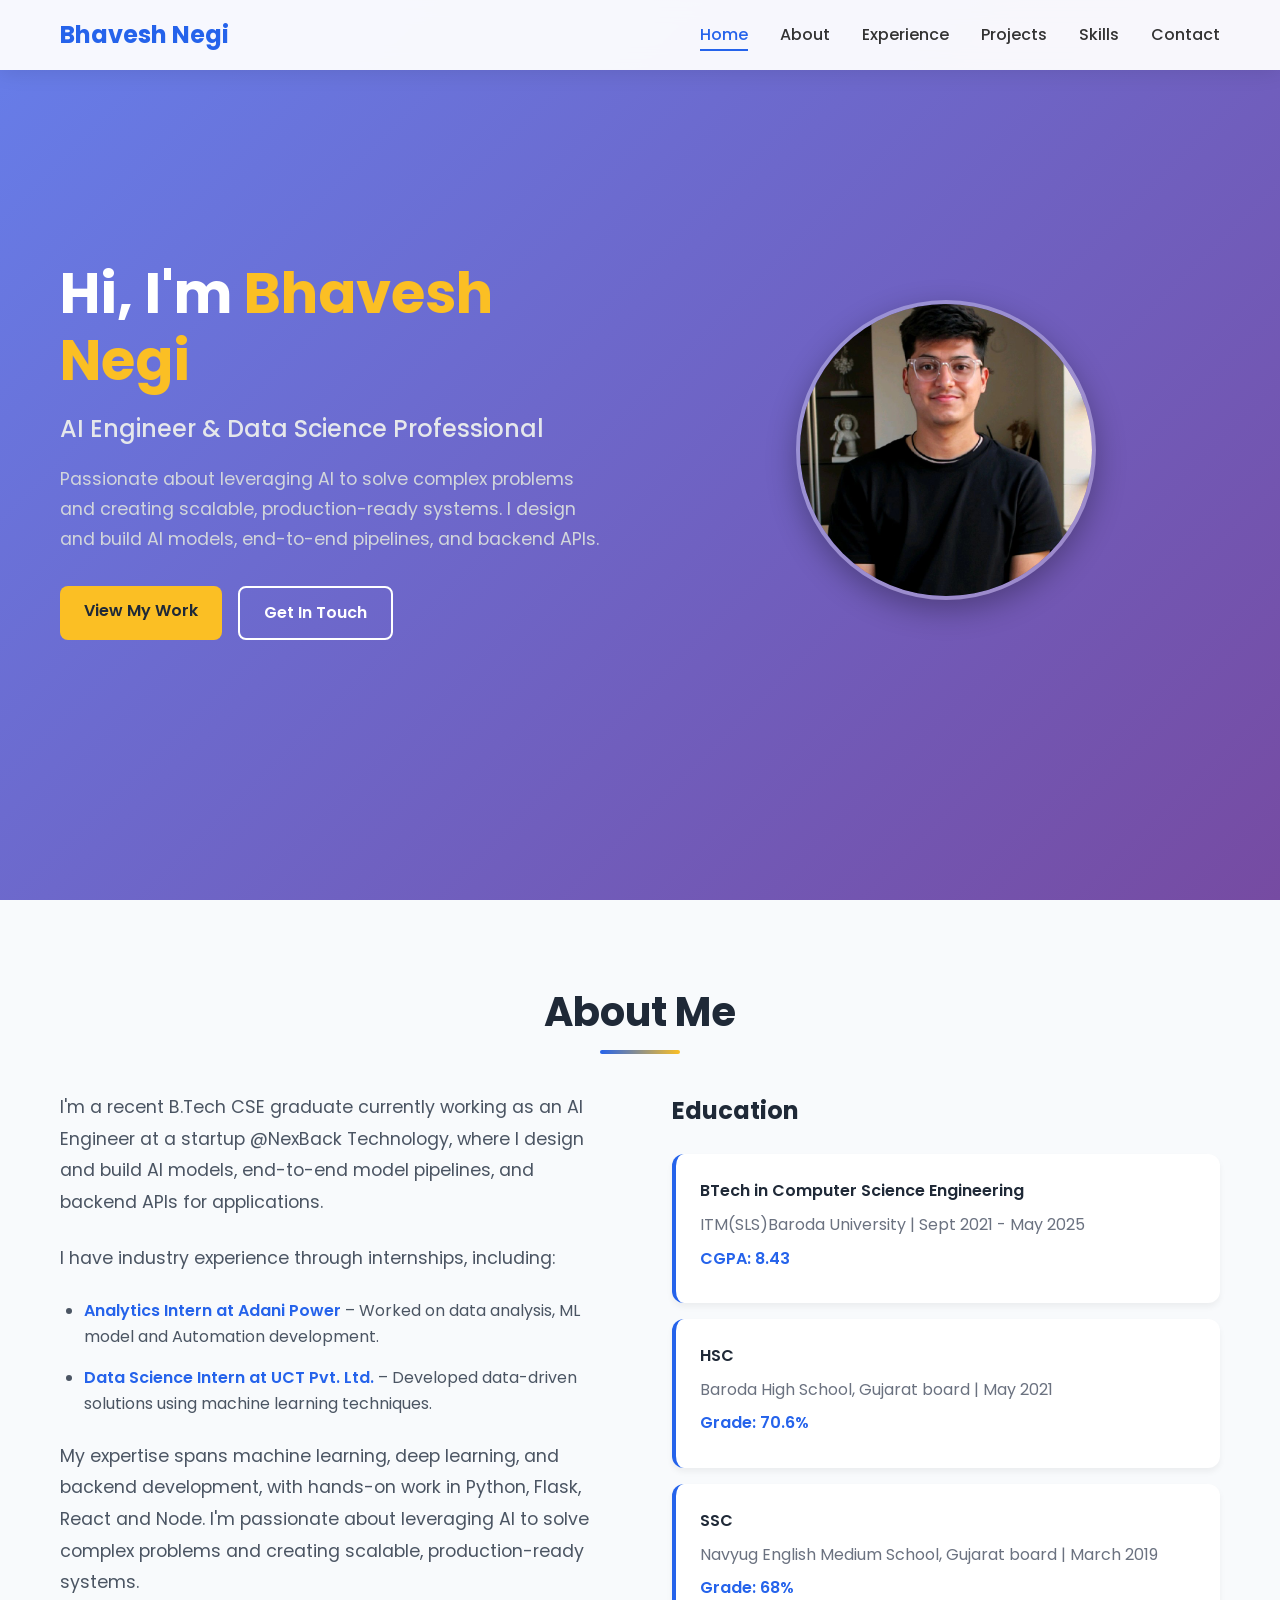
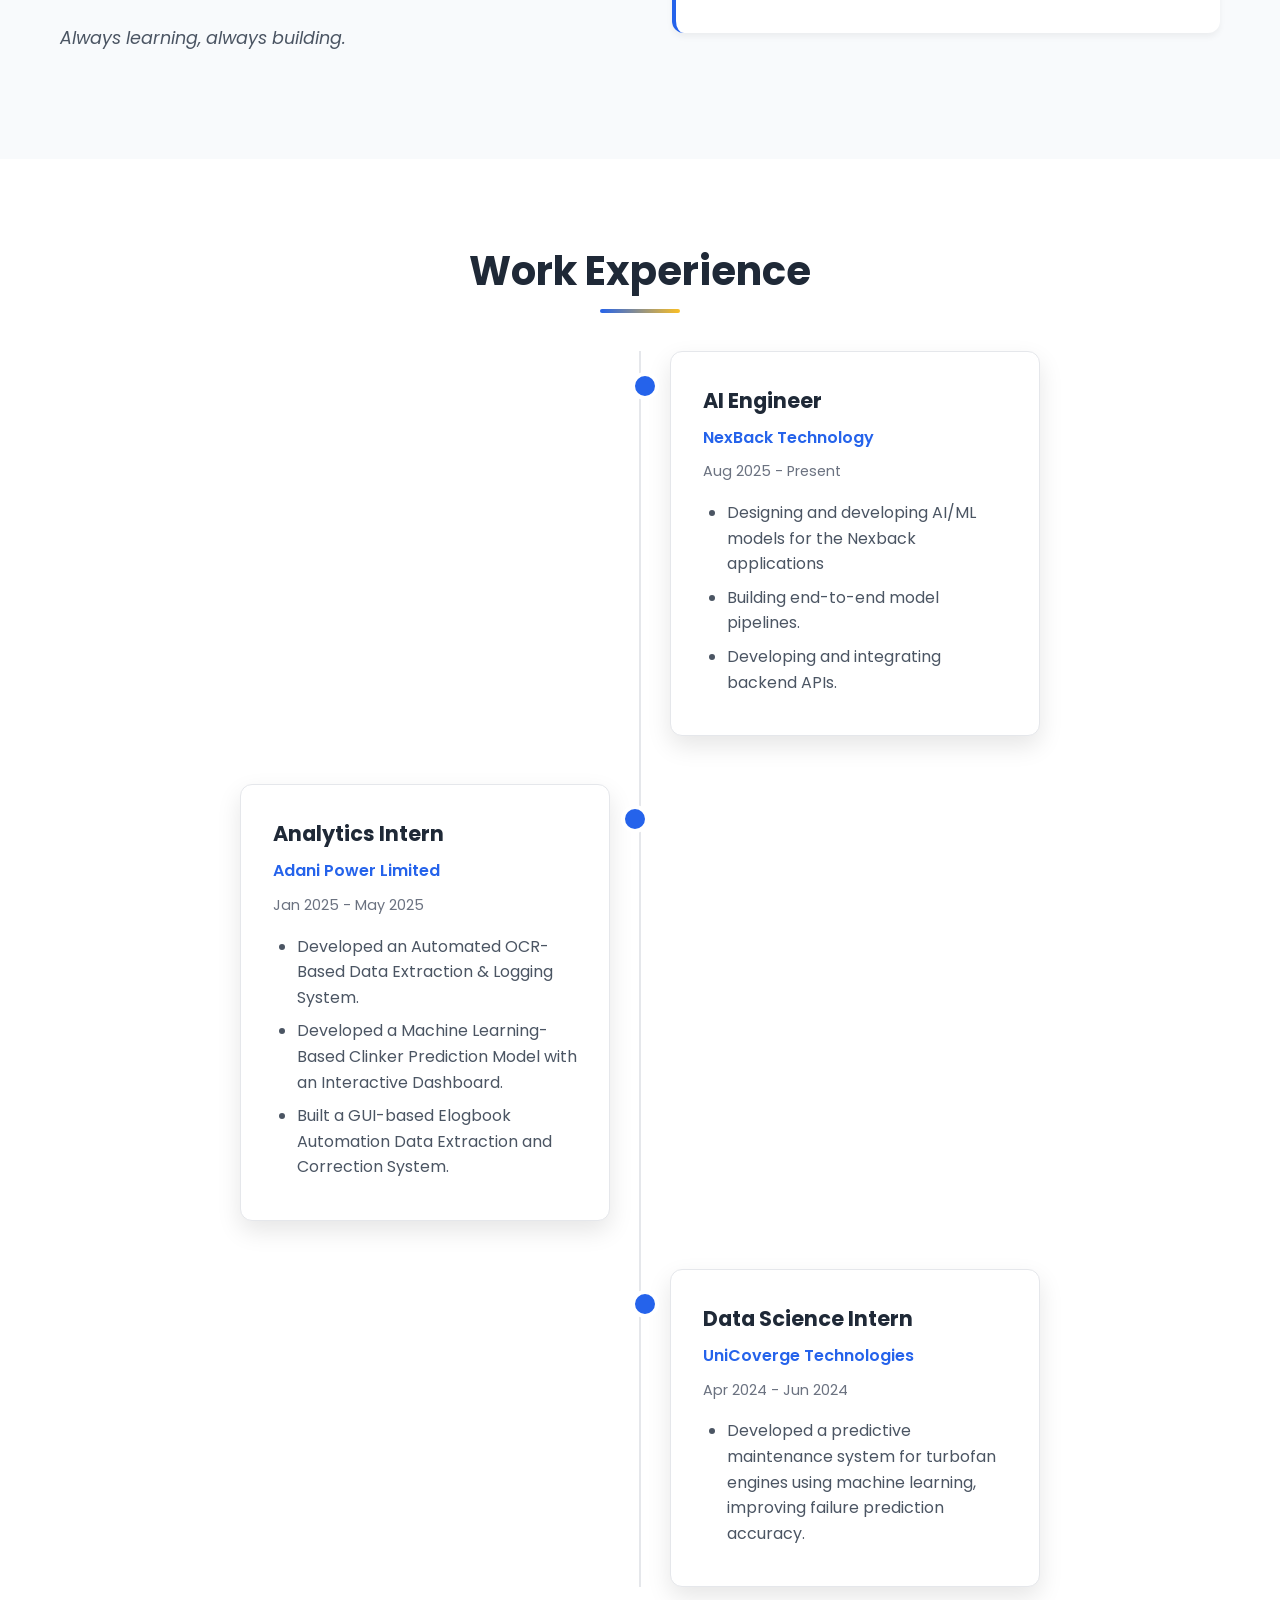
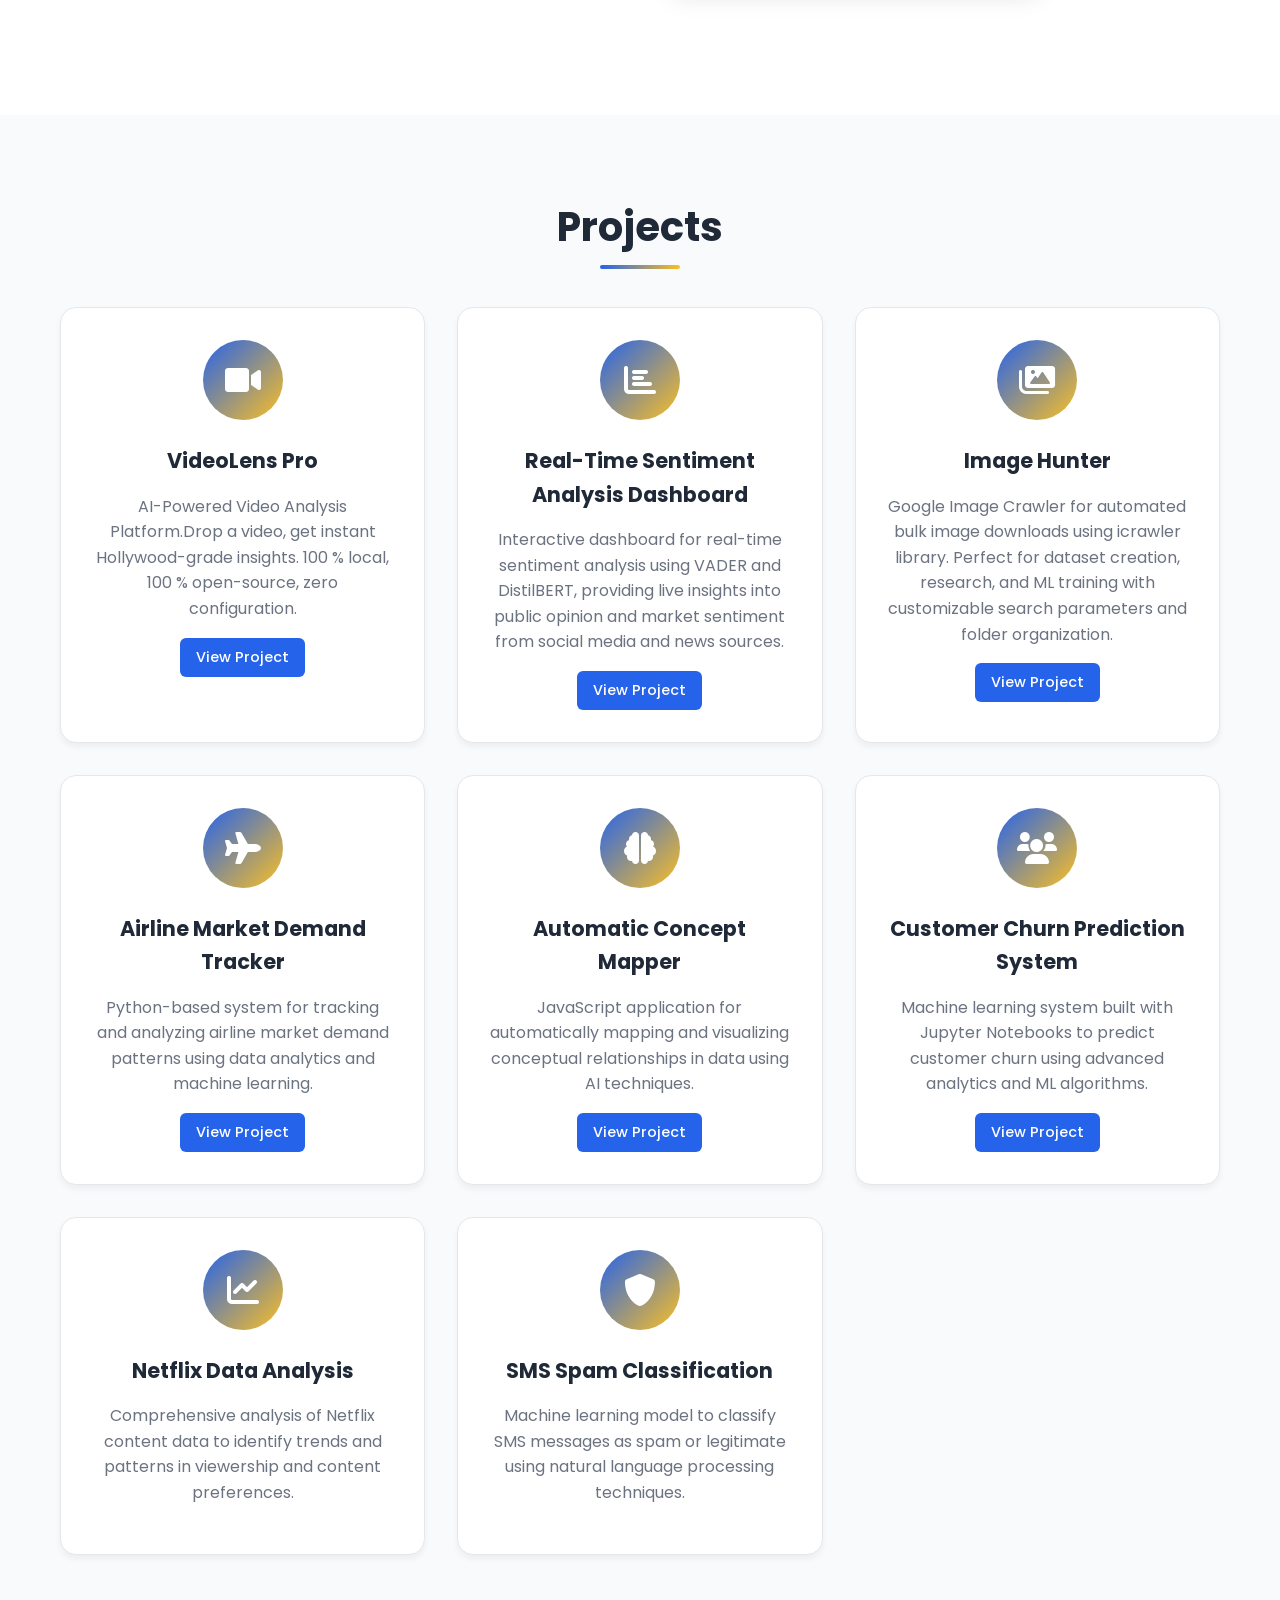
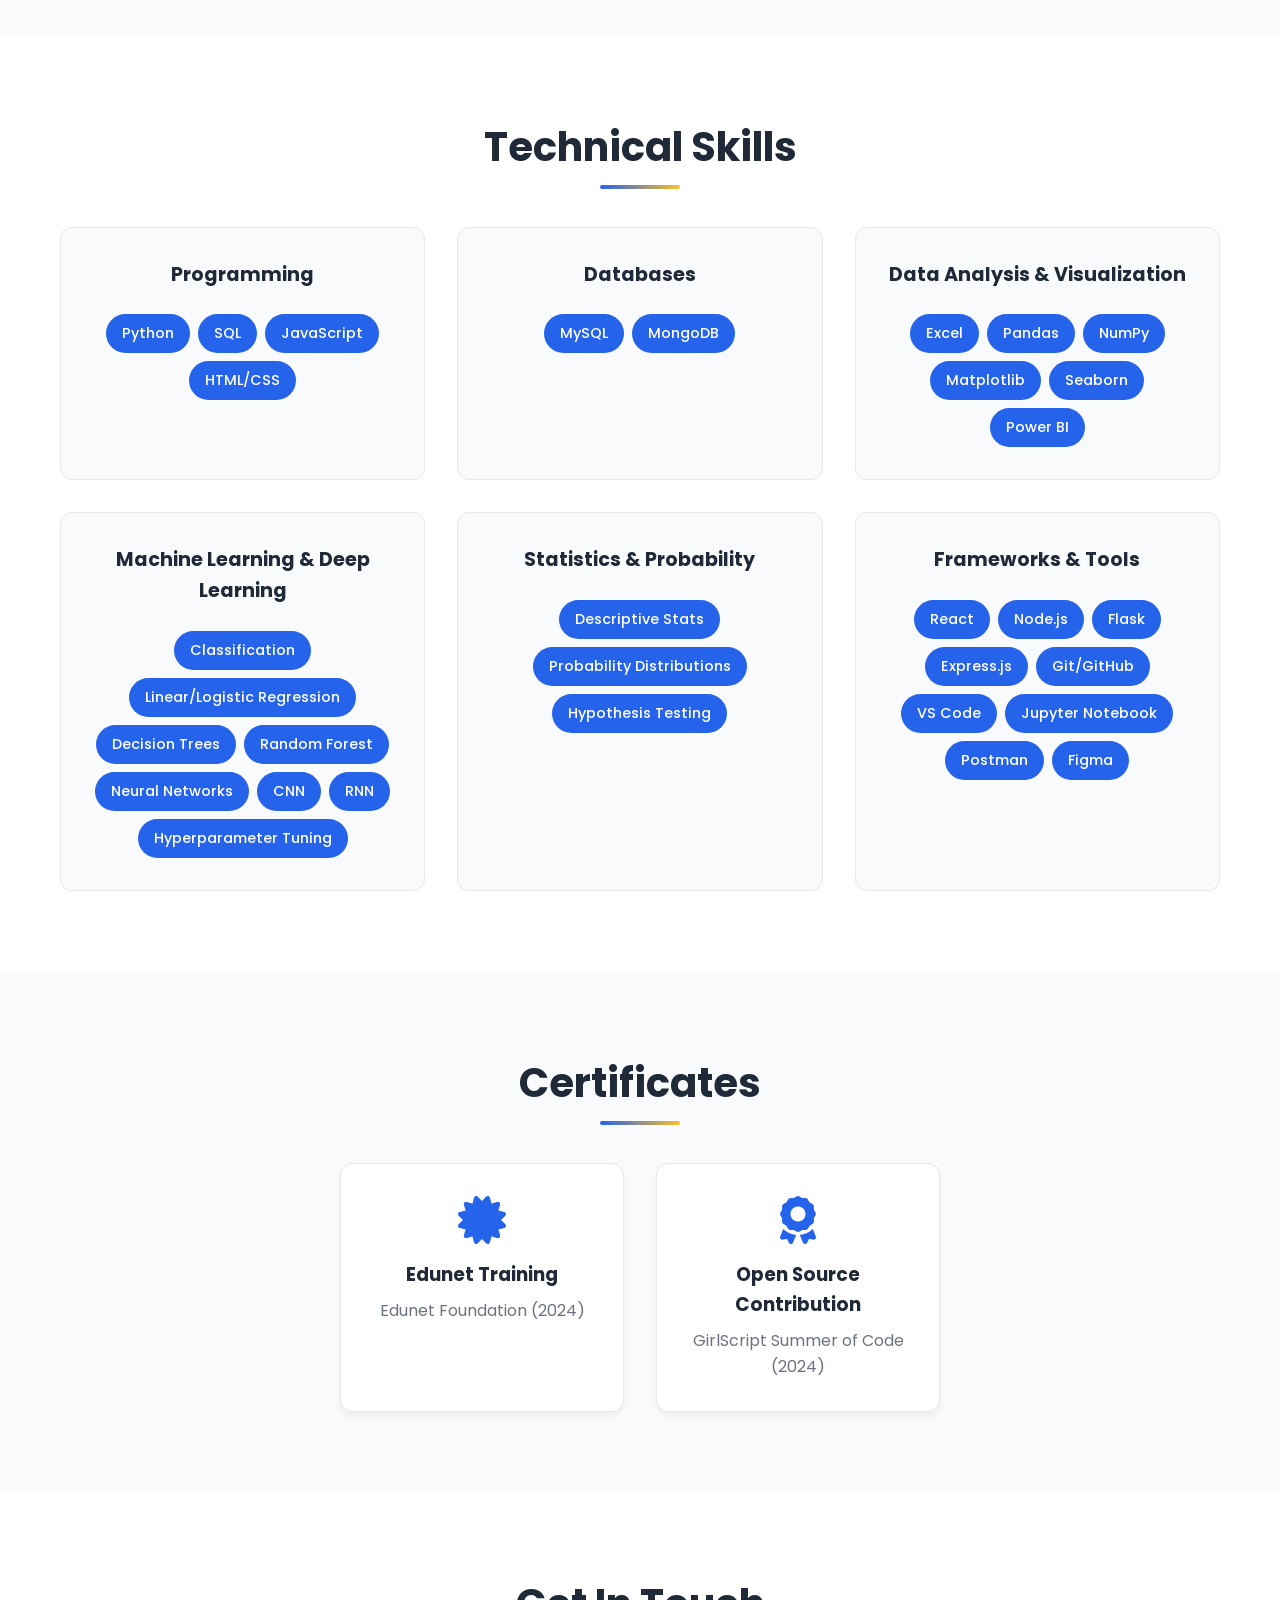
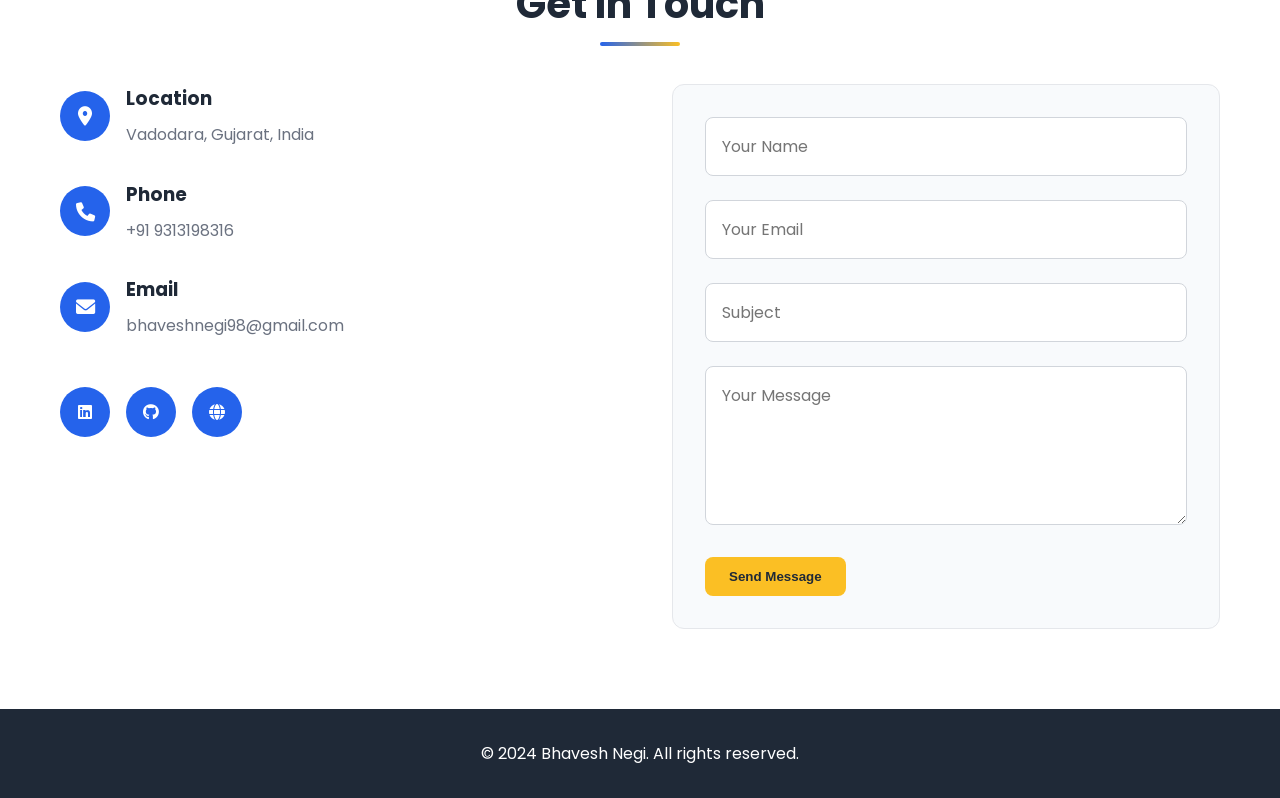
==== index.html @ ecc137f1 "Fixed typo in project link URL in index.html" ====
<!DOCTYPE html>
<html lang="en">

<head>
    <meta charset="UTF-8">
    <meta name="viewport" content="width=device-width, initial-scale=1.0">
    <title>Bhavesh Negi - Portfolio</title>
    <link rel="stylesheet" href="styles.css">
    <link href="https://cdnjs.cloudflare.com/ajax/libs/font-awesome/6.0.0/css/all.min.css" rel="stylesheet">
    <link href="https://fonts.googleapis.com/css2?family=Poppins:wght@300;400;500;600;700&display=swap"
        rel="stylesheet">
</head>

<body>
    <!-- Navigation -->
    <nav class="navbar">
        <div class="nav-container">
            <div class="nav-logo">
                <a href="#home">Bhavesh Negi</a>
            </div>
            <ul class="nav-menu">
                <li class="nav-item">
                    <a href="#home" class="nav-link">Home</a>
                </li>
                <li class="nav-item">
                    <a href="#about" class="nav-link">About</a>
                </li>
                <li class="nav-item">
                    <a href="#experience" class="nav-link">Experience</a>
                </li>
                <li class="nav-item">
                    <a href="#projects" class="nav-link">Projects</a>
                </li>
                <li class="nav-item">
                    <a href="#skills" class="nav-link">Skills</a>
                </li>
                <li class="nav-item">
                    <a href="#contact" class="nav-link">Contact</a>
                </li>
            </ul>
            <div class="hamburger">
                <span class="bar"></span>
                <span class="bar"></span>
                <span class="bar"></span>
            </div>
        </div>
    </nav>

    <!-- Hero Section -->
    <section id="home" class="hero">
        <div class="hero-container">
            <div class="hero-content">
                <h1 class="hero-title">Hi, I'm <span class="highlight">Bhavesh Negi</span></h1>
                <p class="hero-subtitle">AI Engineer & Data science professional</p>
                <p class="hero-description">Passionate about leveraging AI to solve complex problems and creating
                    scalable, production-ready systems. I design and build AI models, end-to-end pipelines, and backend
                    APIs.</p>
                <div class="hero-buttons">
                    <a href="#projects" class="btn btn-primary">View My Work</a>
                    <a href="#contact" class="btn btn-secondary">Get In Touch</a>
                </div>
            </div>
            <div class="hero-image">
                <div class="profile-image">
                    <img src="profile-photo.jpg" alt="Bhavesh Negi - AI Engineer" class="profile-pic">
                </div>
            </div>
        </div>
    </section>

    <!-- About Section -->
    <section id="about" class="about">
        <div class="container">
            <h2 class="section-title">About Me</h2>
            <div class="about-content">
                <div class="about-text">
                    <p>I'm a recent B.Tech CSE graduate currently working as an AI Engineer at a startup @NexBack
                        Technology, where I design and build AI models, end-to-end model pipelines, and backend APIs for
                        applications.</p>
                    <p>I have industry experience through internships, including:</p>
                    <ul class="about-list">
                        <li><strong>Analytics Intern at Adani Power</strong> – Worked on data analysis, ML model and
                            Automation development.</li>
                        <li><strong>Data Science Intern at UCT Pvt. Ltd.</strong> – Developed data-driven solutions
                            using machine learning techniques.</li>
                    </ul>
                    <p>My expertise spans machine learning, deep learning, and backend development, with hands-on work
                        in Python, Flask, React and Node. I'm passionate about leveraging AI to solve complex problems
                        and creating scalable, production-ready systems.</p>
                    <p><em>Always learning, always building.</em></p>
                </div>
                <div class="education">
                    <h3>Education</h3>
                    <div class="education-item">
                        <h4>BTech in Computer Science Engineering</h4>
                        <p>ITM(SLS)Baroda University | Sept 2021 - May 2025</p>
                        <p class="grade">CGPA: 8.43</p>
                    </div>
                    <div class="education-item">
                        <h4>HSC</h4>
                        <p>Baroda High School, Gujarat board | May 2021</p>
                        <p class="grade">Grade: 70.6%</p>
                    </div>
                    <div class="education-item">
                        <h4>SSC</h4>
                        <p>Navyug English Medium School, Gujarat board | March 2019</p>
                        <p class="grade">Grade: 68%</p>
                    </div>
                </div>
            </div>
        </div>
    </section>

    <!-- Experience Section -->
    <section id="experience" class="experience">
        <div class="container">
            <h2 class="section-title">Work Experience</h2>
            <div class="timeline">
                <div class="timeline-item">
                    <div class="timeline-content">
                        <div class="timeline-header">
                            <h3>AI Engineer</h3>
                            <span class="company">NexBack Technology</span>
                            <span class="duration">Aug 2025 - Present</span>
                        </div>
                        <ul class="achievements">
                            <li>Designing and developing AI/ML models for the Nexback applications</li>
                            <li>Building end-to-end model pipelines.</li>
                            <li>Developing and integrating backend APIs.</li>
                        </ul>
                    </div>
                </div>
                <div class="timeline-item">
                    <div class="timeline-content">
                        <div class="timeline-header">
                            <h3>Analytics Intern</h3>
                            <span class="company">Adani Power Limited</span>
                            <span class="duration">Jan 2025 - May 2025</span>
                        </div>
                        <ul class="achievements">
                            <li>Developed an Automated OCR-Based Data Extraction & Logging System.</li>
                            <li>Developed a Machine Learning-Based Clinker Prediction Model with an Interactive
                                Dashboard.</li>
                            <li>Built a GUI-based Elogbook Automation Data Extraction and Correction System.</li>
                        </ul>
                    </div>
                </div>
                <div class="timeline-item">
                    <div class="timeline-content">
                        <div class="timeline-header">
                            <h3>Data Science Intern</h3>
                            <span class="company">UniCoverge Technologies</span>
                            <span class="duration">Apr 2024 - Jun 2024</span>
                        </div>
                        <ul class="achievements">
                            <li>Developed a predictive maintenance system for turbofan engines using machine learning,
                                improving failure prediction accuracy.</li>
                        </ul>
                    </div>
                </div>
            </div>
        </div>
    </section>

    <!-- Projects Section -->
    <section id="projects" class="projects">
        <div class="container">
            <h2 class="section-title">Projects</h2>
            <div class="projects-grid">
                <!-- New Projects Added -->
                <div class="project-card">
                    <div class="project-icon">
                        <i class="fas fa-video"></i>
                    </div>
                    <h3>VideoLens Pro</h3>
                    <p>AI-Powered Video Analysis Platform.Drop a video, get instant Hollywood-grade insights.
                        100 % local, 100 % open-source, zero configuration.</p>
                    <a href="https://github.com/bhaveshnegi/VideoLensPro" class="project-link" target="_blank">View
                        Project</a>
                </div>

                <div class="project-card">
                    <div class="project-icon">
                        <i class="fas fa-chart-bar"></i>
                    </div>
                    <h3>Real-Time Sentiment Analysis Dashboard</h3>
                    <p>Interactive dashboard for real-time sentiment analysis using VADER and DistilBERT, providing live
                        insights into public opinion and market sentiment from social media and news sources.</p>
                    <a href="https://github.com/bhaveshnegi/Real-Time-Sentiment-Analysis-Dashboard" class="project-link"
                        target="_blank">View Project</a>
                </div>

                <div class="project-card">
                    <div class="project-icon">
                        <i class="fas fa-images"></i>
                    </div>
                    <h3>Image Hunter</h3>
                    <p>Google Image Crawler for automated bulk image downloads using icrawler library. Perfect for
                        dataset creation, research, and ML training with customizable search parameters and folder
                        organization.</p>
                    <a href="https://github.com/bhaveshnegi/Image-Hunter" class="project-link" target="_blank">View
                        Project</a>
                </div>

                <!-- Existing Projects -->
                <div class="project-card">
                    <div class="project-icon">
                        <i class="fas fa-plane"></i>
                    </div>
                    <h3>Airline Market Demand Tracker</h3>
                    <p>Python-based system for tracking and analyzing airline market demand patterns using data
                        analytics and machine learning.</p>
                    <a href="https://github.com/bhaveshnegi/Airline-Market-Demand-Tracker" class="project-link"
                        target="_blank">View Project</a>
                </div>

                <div class="project-card">
                    <div class="project-icon">
                        <i class="fas fa-brain"></i>
                    </div>
                    <h3>Automatic Concept Mapper</h3>
                    <p>JavaScript application for automatically mapping and visualizing conceptual relationships in data
                        using AI techniques.</p>
                    <a href="https://github.com/bhaveshnegi/Automatic-Concept-Mapper" class="project-link"
                        target="_blank">View Project</a>
                </div>

                <div class="project-card">
                    <div class="project-icon">
                        <i class="fas fa-users"></i>
                    </div>
                    <h3>Customer Churn Prediction System</h3>
                    <p>Machine learning system built with Jupyter Notebooks to predict customer churn using advanced
                        analytics and ML algorithms.</p>
                    <a href="https://github.com/bhaveshnegi/Customer-Churn-Prediction-System" class="project-link"
                        target="_blank">View Project</a>
                </div>

                <div class="project-card">
                    <div class="project-icon">
                        <i class="fas fa-chart-line"></i>
                    </div>
                    <h3>Netflix Data Analysis</h3>
                    <p>Comprehensive analysis of Netflix content data to identify trends and patterns in viewership and
                        content preferences.</p>
                </div>

                <div class="project-card">
                    <div class="project-icon">
                        <i class="fas fa-shield-alt"></i>
                    </div>
                    <h3>SMS Spam Classification</h3>
                    <p>Machine learning model to classify SMS messages as spam or legitimate using natural language
                        processing techniques.</p>
                </div>
            </div>
        </div>
    </section>

    <!-- Skills Section -->
    <section id="skills" class="skills">
        <div class="container">
            <h2 class="section-title">Technical Skills</h2>
            <div class="skills-grid">
                <div class="skill-category">
                    <h3>Programming</h3>
                    <div class="skill-tags">
                        <span class="skill-tag">Python</span>
                        <span class="skill-tag">SQL</span>
                        <span class="skill-tag">JavaScript</span>
                        <span class="skill-tag">HTML/CSS</span>
                    </div>
                </div>
                <div class="skill-category">
                    <h3>Databases</h3>
                    <div class="skill-tags">
                        <span class="skill-tag">MySQL</span>
                        <span class="skill-tag">MongoDB</span>
                    </div>
                </div>
                <div class="skill-category">
                    <h3>Data Analysis & Visualization</h3>
                    <div class="skill-tags">
                        <span class="skill-tag">Excel</span>
                        <span class="skill-tag">Pandas</span>
                        <span class="skill-tag">NumPy</span>
                        <span class="skill-tag">Matplotlib</span>
                        <span class="skill-tag">Seaborn</span>
                        <span class="skill-tag">Power BI</span>
                    </div>
                </div>
                <div class="skill-category">
                    <h3>Machine Learning & Deep Learning</h3>
                    <div class="skill-tags">
                        <span class="skill-tag">Classification</span>
                        <span class="skill-tag">Linear/Logistic Regression</span>
                        <span class="skill-tag">Decision Trees</span>
                        <span class="skill-tag">Random Forest</span>
                        <span class="skill-tag">Neural Networks</span>
                        <span class="skill-tag">CNN</span>
                        <span class="skill-tag">RNN</span>
                        <span class="skill-tag">Hyperparameter Tuning</span>
                    </div>
                </div>
                <div class="skill-category">
                    <h3>Statistics & Probability</h3>
                    <div class="skill-tags">
                        <span class="skill-tag">Descriptive Stats</span>
                        <span class="skill-tag">Probability Distributions</span>
                        <span class="skill-tag">Hypothesis Testing</span>
                    </div>
                </div>
                <div class="skill-category">
                    <h3>Frameworks & Tools</h3>
                    <div class="skill-tags">
                        <span class="skill-tag">React</span>
                        <span class="skill-tag">Node.js</span>
                        <span class="skill-tag">Flask</span>
                        <span class="skill-tag">Express.js</span>
                        <span class="skill-tag">Git/GitHub</span>
                        <span class="skill-tag">VS Code</span>
                        <span class="skill-tag">Jupyter Notebook</span>
                        <span class="skill-tag">Postman</span>
                        <span class="skill-tag">Figma</span>
                    </div>
                </div>
            </div>
        </div>
    </section>

    <!-- Certificates Section -->
    <section class="certificates">
        <div class="container">
            <h2 class="section-title">Certificates</h2>
            <div class="certificates-grid">
                <div class="certificate-card">
                    <i class="fas fa-certificate"></i>
                    <h3>Edunet Training</h3>
                    <p>Edunet Foundation (2024)</p>
                </div>
                <div class="certificate-card">
                    <i class="fas fa-award"></i>
                    <h3>Open Source Contribution</h3>
                    <p>GirlScript Summer of Code (2024)</p>
                </div>
            </div>
        </div>
    </section>

    <!-- Contact Section -->
    <section id="contact" class="contact">
        <div class="container">
            <h2 class="section-title">Get In Touch</h2>
            <div class="contact-content">
                <div class="contact-info">
                    <div class="contact-item">
                        <i class="fas fa-map-marker-alt"></i>
                        <div>
                            <h3>Location</h3>
                            <p>Vadodara, Gujarat, India</p>
                        </div>
                    </div>
                    <div class="contact-item">
                        <i class="fas fa-phone"></i>
                        <div>
                            <h3>Phone</h3>
                            <p>+91 9313198316</p>
                        </div>
                    </div>
                    <div class="contact-item">
                        <i class="fas fa-envelope"></i>
                        <div>
                            <h3>Email</h3>
                            <p>bhaveshnegi98@gmail.com</p>
                        </div>
                    </div>
                    <div class="social-links">
                        <a href="https://www.linkedin.com/in/bhavesh-negi-59314224a/" class="social-link"
                            target="_blank"><i class="fab fa-linkedin"></i></a>
                        <a href="https://github.com/bhaveshnegi" class="social-link" target="_blank"><i
                                class="fab fa-github"></i></a>
                        <a href="#" class="social-link"><i class="fas fa-globe"></i></a>
                    </div>
                </div>
                <div class="contact-form">
                    <form id="contactForm">
                        <div class="form-group">
                            <input type="text" id="name" name="name" placeholder="Your Name" required>
                        </div>
                        <div class="form-group">
                            <input type="email" id="email" name="email" placeholder="Your Email" required>
                        </div>
                        <div class="form-group">
                            <input type="text" id="subject" name="subject" placeholder="Subject" required>
                        </div>
                        <div class="form-group">
                            <textarea id="message" name="message" placeholder="Your Message" rows="5"
                                required></textarea>
                        </div>
                        <button type="submit" class="btn btn-primary">Send Message</button>
                    </form>
                </div>
            </div>
        </div>
    </section>

    <!-- Footer -->
    <footer class="footer">
        <div class="container">
            <p>&copy; 2024 Bhavesh Negi. All rights reserved.</p>
        </div>
    </footer>

    <script src="config.js"></script>
    <script src="script.js"></script>
</body>

</html>
---- styles.css ----
/* Reset and Base Styles */
* {
    margin: 0;
    padding: 0;
    box-sizing: border-box;
}

html {
    scroll-behavior: smooth;
}

body {
    font-family: 'Poppins', sans-serif;
    line-height: 1.6;
    color: #333;
    overflow-x: hidden;
}

.container {
    max-width: 1200px;
    margin: 0 auto;
    padding: 0 20px;
}

/* Navigation */
.navbar {
    position: fixed;
    top: 0;
    width: 100%;
    background: rgba(255, 255, 255, 0.95);
    backdrop-filter: blur(10px);
    z-index: 1000;
    padding: 1rem 0;
    transition: all 0.3s ease;
    box-shadow: 0 2px 20px rgba(0, 0, 0, 0.1);
}

.nav-container {
    max-width: 1200px;
    margin: 0 auto;
    padding: 0 20px;
    display: flex;
    justify-content: space-between;
    align-items: center;
}

.nav-logo a {
    font-size: 1.5rem;
    font-weight: 700;
    color: #2563eb;
    text-decoration: none;
    transition: color 0.3s ease;
}

.nav-logo a:hover {
    color: #1d4ed8;
}

.nav-menu {
    display: flex;
    list-style: none;
    gap: 2rem;
}

.nav-link {
    text-decoration: none;
    color: #333;
    font-weight: 500;
    transition: color 0.3s ease;
    position: relative;
}

.nav-link:hover {
    color: #2563eb;
}

.nav-link::after {
    content: '';
    position: absolute;
    width: 0;
    height: 2px;
    bottom: -5px;
    left: 0;
    background-color: #2563eb;
    transition: width 0.3s ease;
}

.nav-link:hover::after {
    width: 100%;
}

.hamburger {
    display: none;
    flex-direction: column;
    cursor: pointer;
}

.bar {
    width: 25px;
    height: 3px;
    background-color: #333;
    margin: 3px 0;
    transition: 0.3s;
}

/* Hero Section */
.hero {
    min-height: 100vh;
    display: flex;
    align-items: center;
    background: linear-gradient(135deg, #667eea 0%, #764ba2 100%);
    color: white;
    padding-top: 80px;
}

.hero-container {
    max-width: 1200px;
    margin: 0 auto;
    padding: 0 20px;
    display: grid;
    grid-template-columns: 1fr 1fr;
    gap: 4rem;
    align-items: center;
}

.hero-title {
    font-size: 3.5rem;
    font-weight: 700;
    margin-bottom: 1rem;
    line-height: 1.2;
}

.highlight {
    color: #fbbf24;
}

.hero-subtitle {
    font-size: 1.5rem;
    font-weight: 500;
    margin-bottom: 1rem;
    color: #e5e7eb;
}

.hero-description {
    font-size: 1.1rem;
    margin-bottom: 2rem;
    color: #d1d5db;
    line-height: 1.7;
}

.hero-buttons {
    display: flex;
    gap: 1rem;
    flex-wrap: wrap;
}

.btn {
    padding: 12px 24px;
    border: none;
    border-radius: 8px;
    text-decoration: none;
    font-weight: 600;
    transition: all 0.3s ease;
    cursor: pointer;
    display: inline-block;
}

.btn-primary {
    background: #fbbf24;
    color: #1f2937;
}

.btn-primary:hover {
    background: #f59e0b;
    transform: translateY(-2px);
    box-shadow: 0 10px 25px rgba(251, 191, 36, 0.3);
}

.btn-secondary {
    background: transparent;
    color: white;
    border: 2px solid white;
}

.btn-secondary:hover {
    background: white;
    color: #1f2937;
    transform: translateY(-2px);
}

.hero-image {
    display: flex;
    justify-content: center;
    align-items: center;
}

.profile-image {
    display: flex;
    justify-content: center;
    align-items: center;
}

.profile-pic {
    width: 300px;
    height: 300px;
    border-radius: 50%;
    object-fit: cover;
    border: 4px solid rgba(255, 255, 255, 0.3);
    box-shadow: 0 10px 30px rgba(0, 0, 0, 0.3);
    transition: all 0.3s ease;
}

.profile-pic:hover {
    transform: scale(1.05);
    border-color: rgba(255, 255, 255, 0.5);
    box-shadow: 0 15px 40px rgba(0, 0, 0, 0.4);
}

/* Section Styles */
section {
    padding: 80px 0;
}

.section-title {
    text-align: center;
    font-size: 2.5rem;
    font-weight: 700;
    margin-bottom: 3rem;
    color: #1f2937;
    position: relative;
}

.section-title::after {
    content: '';
    position: absolute;
    bottom: -10px;
    left: 50%;
    transform: translateX(-50%);
    width: 80px;
    height: 4px;
    background: linear-gradient(90deg, #2563eb, #fbbf24);
    border-radius: 2px;
}

/* About Section */
.about {
    background: #f8fafc;
}

.about-content {
    display: grid;
    grid-template-columns: 1fr 1fr;
    gap: 4rem;
    align-items: start;
}

.about-text p {
    margin-bottom: 1.5rem;
    font-size: 1.1rem;
    color: #4b5563;
    line-height: 1.8;
}

.about-list {
    margin: 1.5rem 0;
    padding-left: 1.5rem;
}

.about-list li {
    margin-bottom: 1rem;
    color: #4b5563;
    line-height: 1.6;
}

.about-list strong {
    color: #2563eb;
    font-weight: 600;
}

.education h3 {
    font-size: 1.5rem;
    margin-bottom: 1.5rem;
    color: #1f2937;
}

.education-item {
    background: white;
    padding: 1.5rem;
    border-radius: 12px;
    margin-bottom: 1rem;
    box-shadow: 0 4px 6px rgba(0, 0, 0, 0.05);
    border-left: 4px solid #2563eb;
}

.education-item h4 {
    color: #1f2937;
    margin-bottom: 0.5rem;
    font-weight: 600;
}

.education-item p {
    color: #6b7280;
    margin-bottom: 0.5rem;
}

.grade {
    color: #2563eb !important;
    font-weight: 600;
}

/* Experience Section */
.experience {
    background: white;
}

.timeline {
    position: relative;
    max-width: 800px;
    margin: 0 auto;
}

.timeline::before {
    content: '';
    position: absolute;
    left: 50%;
    top: 0;
    bottom: 0;
    width: 2px;
    background: #e5e7eb;
    transform: translateX(-50%);
}

.timeline-item {
    margin-bottom: 3rem;
    position: relative;
}

.timeline-content {
    background: white;
    padding: 2rem;
    border-radius: 12px;
    box-shadow: 0 10px 25px rgba(0, 0, 0, 0.1);
    border: 1px solid #e5e7eb;
    position: relative;
    width: calc(50% - 30px);
}

.timeline-item:nth-child(odd) .timeline-content {
    margin-left: auto;
}

.timeline-item:nth-child(even) .timeline-content {
    margin-right: auto;
}

.timeline-content::before {
    content: '';
    position: absolute;
    top: 20px;
    width: 20px;
    height: 20px;
    background: #2563eb;
    border-radius: 50%;
    border: 4px solid white;
}

.timeline-item:nth-child(odd) .timeline-content::before {
    left: -40px;
}

.timeline-item:nth-child(even) .timeline-content::before {
    right: -40px;
}

.timeline-header h3 {
    color: #1f2937;
    margin-bottom: 0.5rem;
    font-size: 1.3rem;
}

.company {
    color: #2563eb;
    font-weight: 600;
    display: block;
    margin-bottom: 0.5rem;
}

.duration {
    color: #6b7280;
    font-size: 0.9rem;
}

.achievements {
    margin-top: 1rem;
    padding-left: 1.5rem;
}

.achievements li {
    margin-bottom: 0.5rem;
    color: #4b5563;
    line-height: 1.6;
}

/* Projects Section */
.projects {
    background: #f8fafc;
}

.projects-grid {
    display: grid;
    grid-template-columns: repeat(auto-fit, minmax(300px, 1fr));
    gap: 2rem;
}

.project-card {
    background: white;
    padding: 2rem;
    border-radius: 16px;
    box-shadow: 0 4px 6px rgba(0, 0, 0, 0.05);
    transition: all 0.3s ease;
    border: 1px solid #e5e7eb;
    text-align: center;
}

.project-card:hover {
    transform: translateY(-10px);
    box-shadow: 0 20px 40px rgba(0, 0, 0, 0.1);
}

.project-icon {
    width: 80px;
    height: 80px;
    background: linear-gradient(135deg, #2563eb, #fbbf24);
    border-radius: 50%;
    display: flex;
    align-items: center;
    justify-content: center;
    margin: 0 auto 1.5rem;
    font-size: 2rem;
    color: white;
}

.project-card h3 {
    color: #1f2937;
    margin-bottom: 1rem;
    font-size: 1.3rem;
}

.project-card p {
    color: #6b7280;
    line-height: 1.6;
    margin-bottom: 1rem;
}

.project-link {
    display: inline-block;
    background: #2563eb;
    color: white;
    padding: 0.5rem 1rem;
    border-radius: 6px;
    text-decoration: none;
    font-size: 0.9rem;
    font-weight: 500;
    transition: all 0.3s ease;
}

.project-link:hover {
    background: #1d4ed8;
    transform: translateY(-2px);
    box-shadow: 0 4px 12px rgba(37, 99, 235, 0.3);
}

/* Skills Section */
.skills {
    background: white;
}

.skills-grid {
    display: grid;
    grid-template-columns: repeat(auto-fit, minmax(300px, 1fr));
    gap: 2rem;
}

.skill-category {
    background: #f8fafc;
    padding: 2rem;
    border-radius: 12px;
    border: 1px solid #e5e7eb;
}

.skill-category h3 {
    color: #1f2937;
    margin-bottom: 1.5rem;
    font-size: 1.2rem;
    text-align: center;
}

.skill-tags {
    display: flex;
    flex-wrap: wrap;
    gap: 0.5rem;
    justify-content: center;
}

.skill-tag {
    background: #2563eb;
    color: white;
    padding: 0.5rem 1rem;
    border-radius: 20px;
    font-size: 0.9rem;
    font-weight: 500;
    transition: all 0.3s ease;
}

.skill-tag:hover {
    background: #1d4ed8;
    transform: translateY(-2px);
}

/* Certificates Section */
.certificates {
    background: #f8fafc;
}

.certificates-grid {
    display: grid;
    grid-template-columns: repeat(auto-fit, minmax(250px, 1fr));
    gap: 2rem;
    max-width: 600px;
    margin: 0 auto;
}

.certificate-card {
    background: white;
    padding: 2rem;
    border-radius: 12px;
    text-align: center;
    box-shadow: 0 4px 6px rgba(0, 0, 0, 0.05);
    border: 1px solid #e5e7eb;
    transition: all 0.3s ease;
}

.certificate-card:hover {
    transform: translateY(-5px);
    box-shadow: 0 10px 25px rgba(0, 0, 0, 0.1);
}

.certificate-card i {
    font-size: 3rem;
    color: #2563eb;
    margin-bottom: 1rem;
}

.certificate-card h3 {
    color: #1f2937;
    margin-bottom: 0.5rem;
}

.certificate-card p {
    color: #6b7280;
}

/* Contact Section */
.contact {
    background: white;
}

.contact-content {
    display: grid;
    grid-template-columns: 1fr 1fr;
    gap: 4rem;
}

.contact-info {
    display: flex;
    flex-direction: column;
    gap: 2rem;
}

.contact-item {
    display: flex;
    align-items: center;
    gap: 1rem;
}

.contact-item i {
    width: 50px;
    height: 50px;
    background: #2563eb;
    color: white;
    border-radius: 50%;
    display: flex;
    align-items: center;
    justify-content: center;
    font-size: 1.2rem;
}

.contact-item h3 {
    color: #1f2937;
    margin-bottom: 0.5rem;
}

.contact-item p {
    color: #6b7280;
}

.social-links {
    display: flex;
    gap: 1rem;
    margin-top: 1rem;
}

.social-link {
    width: 50px;
    height: 50px;
    background: #2563eb;
    color: white;
    border-radius: 50%;
    display: flex;
    align-items: center;
    justify-content: center;
    text-decoration: none;
    transition: all 0.3s ease;
}

.social-link:hover {
    background: #1d4ed8;
    transform: translateY(-3px);
}

.contact-form {
    background: #f8fafc;
    padding: 2rem;
    border-radius: 12px;
    border: 1px solid #e5e7eb;
}

.form-group {
    margin-bottom: 1.5rem;
}

.form-group input,
.form-group textarea {
    width: 100%;
    padding: 1rem;
    border: 1px solid #d1d5db;
    border-radius: 8px;
    font-family: inherit;
    font-size: 1rem;
    transition: border-color 0.3s ease;
}

.form-group input:focus,
.form-group textarea:focus {
    outline: none;
    border-color: #2563eb;
    box-shadow: 0 0 0 3px rgba(37, 99, 235, 0.1);
}

/* Footer */
.footer {
    background: #1f2937;
    color: white;
    text-align: center;
    padding: 2rem 0;
}

/* Responsive Design */
@media (max-width: 768px) {
    .hamburger {
        display: flex;
    }

    .nav-menu {
        position: fixed;
        left: -100%;
        top: 70px;
        flex-direction: column;
        background-color: white;
        width: 100%;
        text-align: center;
        transition: 0.3s;
        box-shadow: 0 10px 27px rgba(0, 0, 0, 0.05);
        padding: 2rem 0;
    }

    .nav-menu.active {
        left: 0;
    }

    .hero-container {
        grid-template-columns: 1fr;
        text-align: center;
        gap: 2rem;
    }

    .hero-title {
        font-size: 2.5rem;
    }
    
    .profile-pic {
        width: 250px;
        height: 250px;
    }

    .about-content {
        grid-template-columns: 1fr;
        gap: 2rem;
    }

    .timeline::before {
        left: 20px;
    }

    .timeline-content {
        width: calc(100% - 50px);
        margin-left: 50px !important;
    }

    .timeline-content::before {
        left: -35px !important;
    }

    .contact-content {
        grid-template-columns: 1fr;
        gap: 2rem;
    }

    .projects-grid {
        grid-template-columns: 1fr;
    }

    .skills-grid {
        grid-template-columns: 1fr;
    }

    .hero-buttons {
        justify-content: center;
    }
}

@media (max-width: 480px) {
    .hero-title {
        font-size: 2rem;
    }
    
    .profile-pic {
        width: 200px;
        height: 200px;
    }

    .section-title {
        font-size: 2rem;
    }

    .container {
        padding: 0 15px;
    }

    .hero-container {
        padding: 0 15px;
    }
}

/* Animation Classes */
.fade-in {
    opacity: 0;
    transform: translateY(30px);
    transition: all 0.6s ease;
}

.fade-in.visible {
    opacity: 1;
    transform: translateY(0);
}

/* Smooth scrolling for older browsers */
@media (prefers-reduced-motion: no-preference) {
    html {
        scroll-behavior: smooth;
    }
}
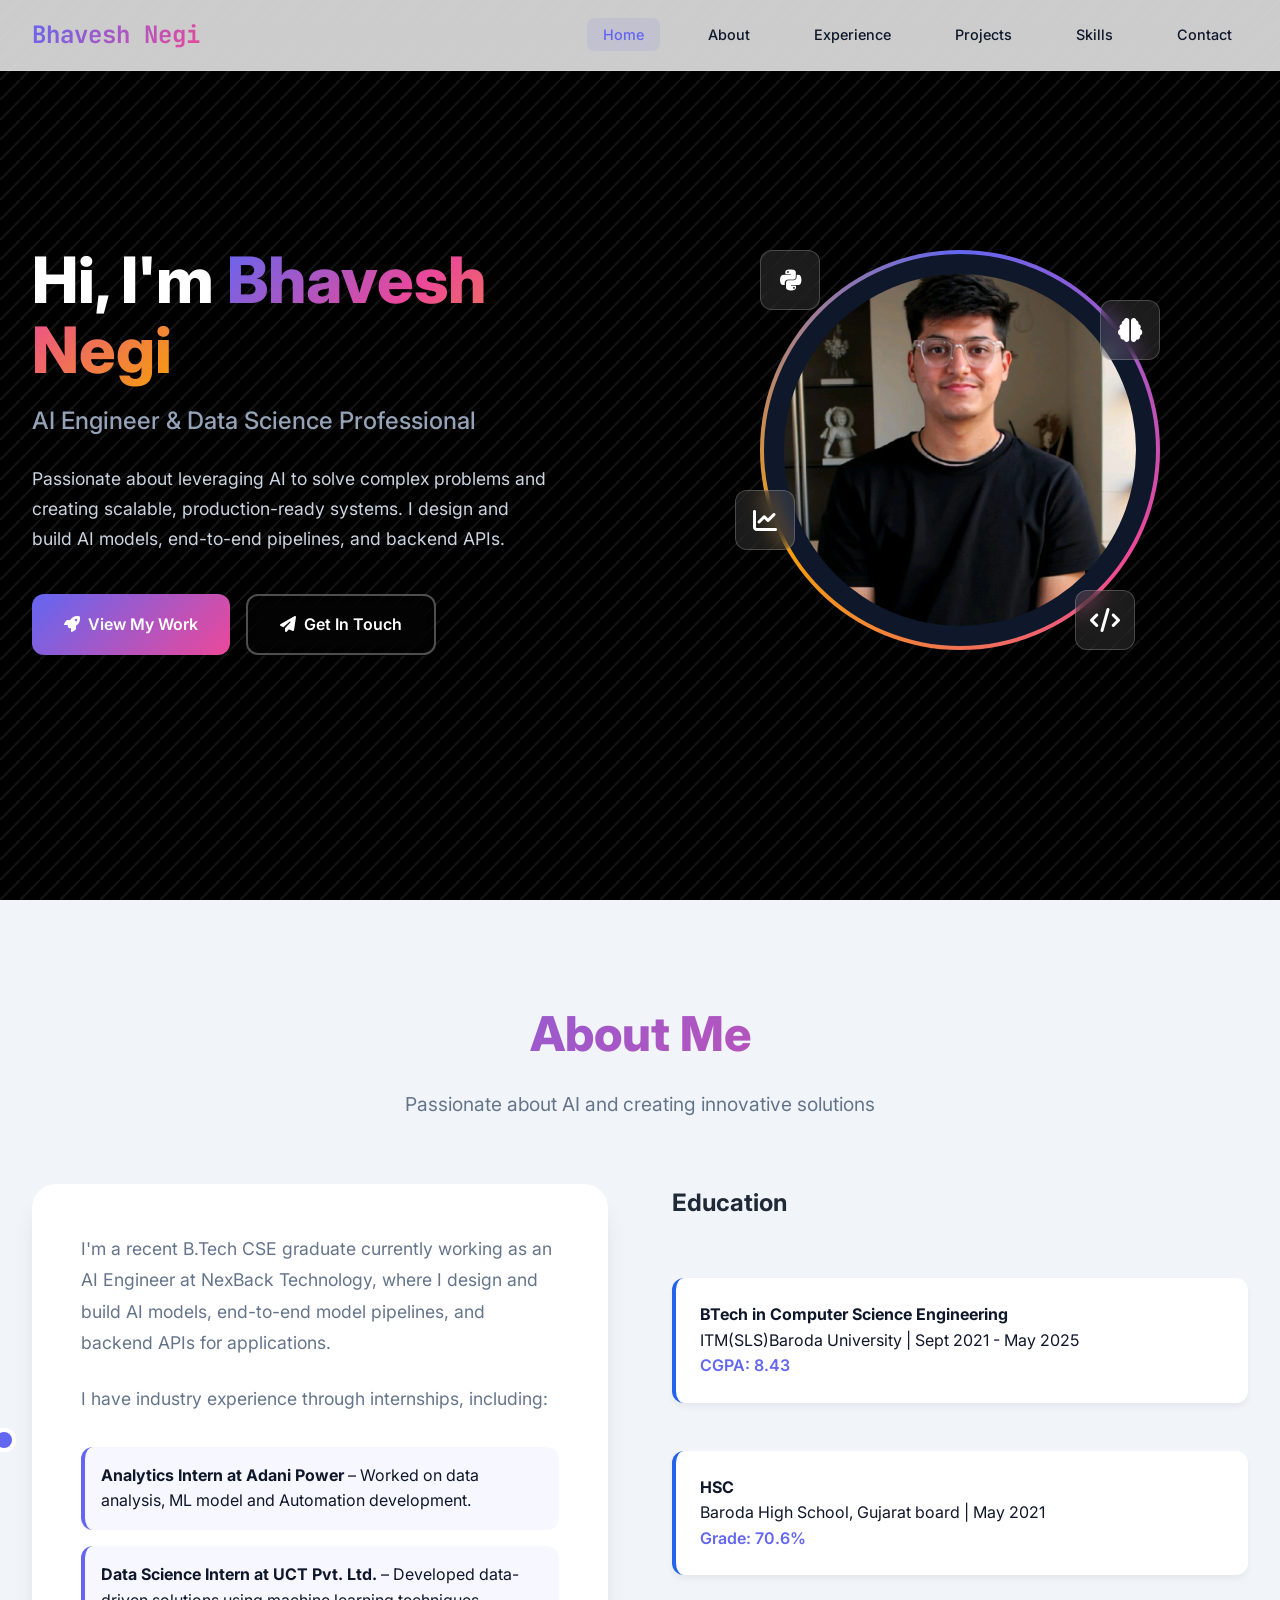
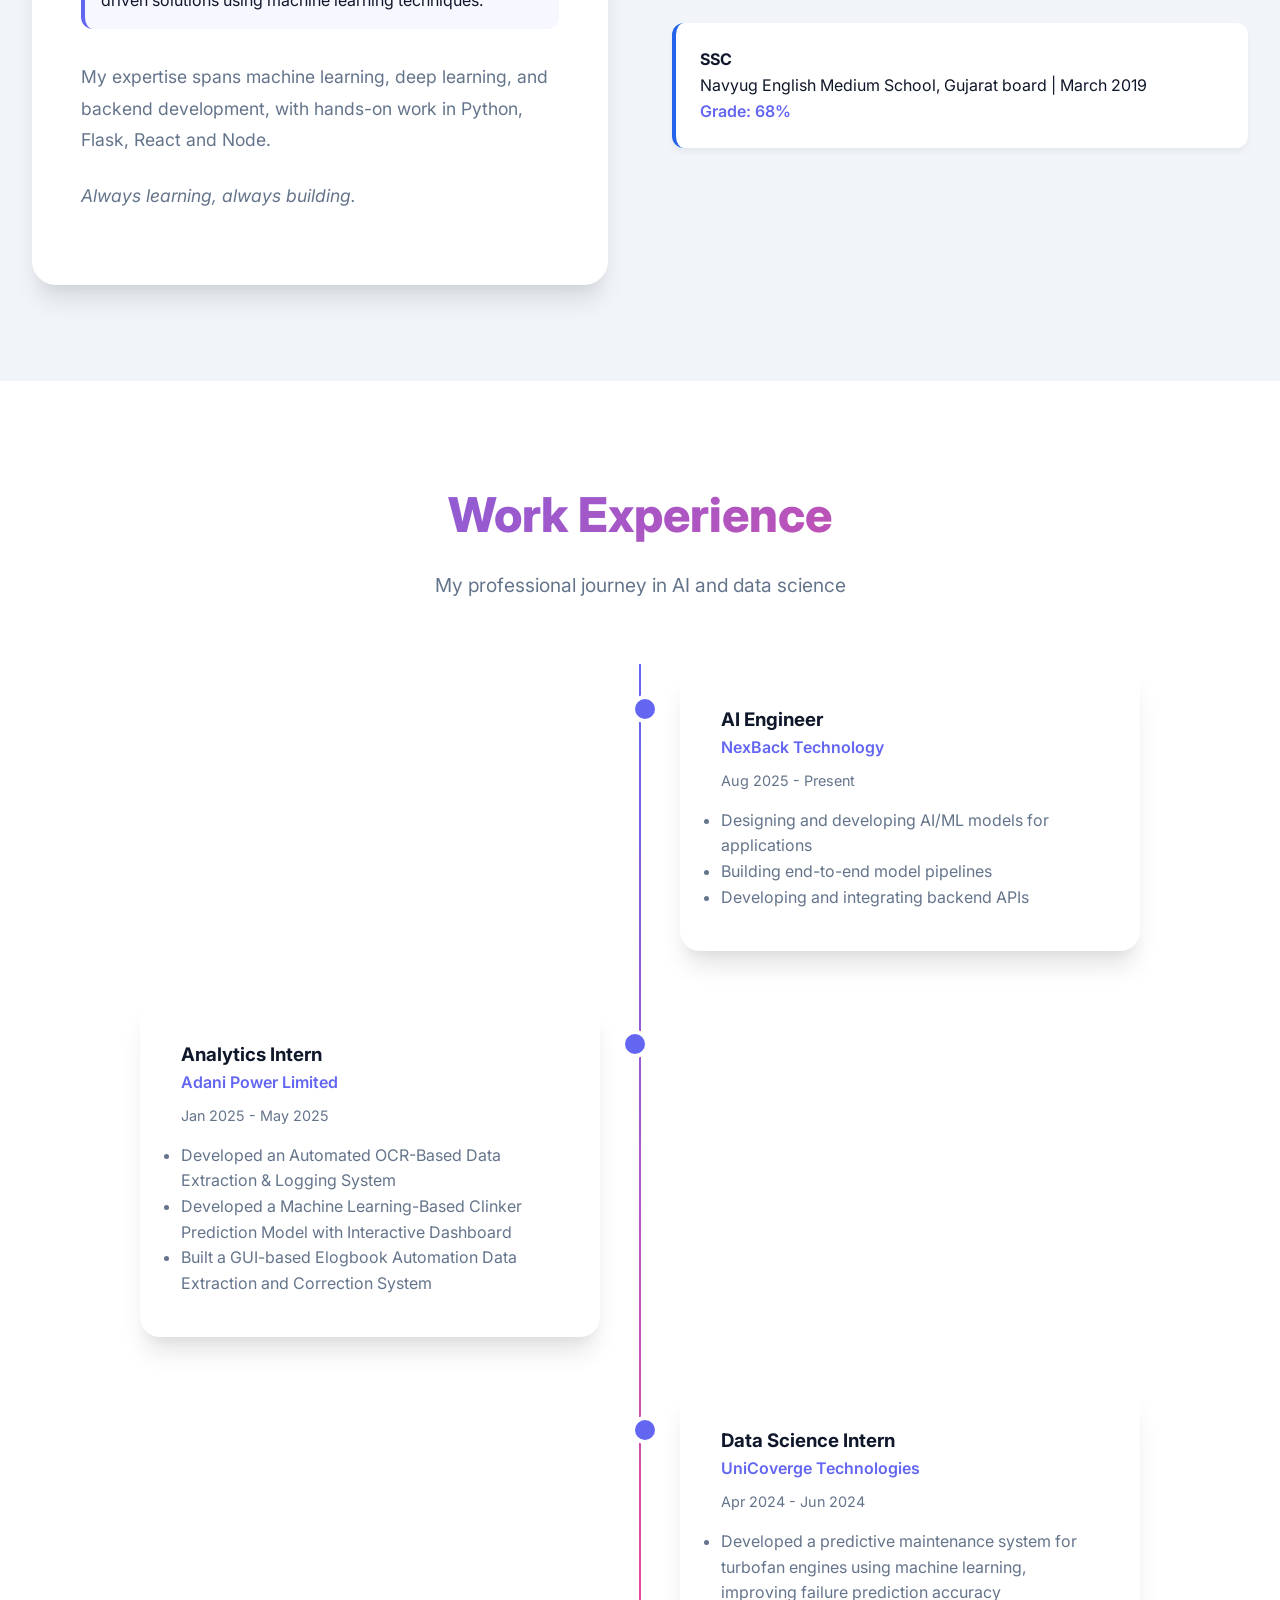
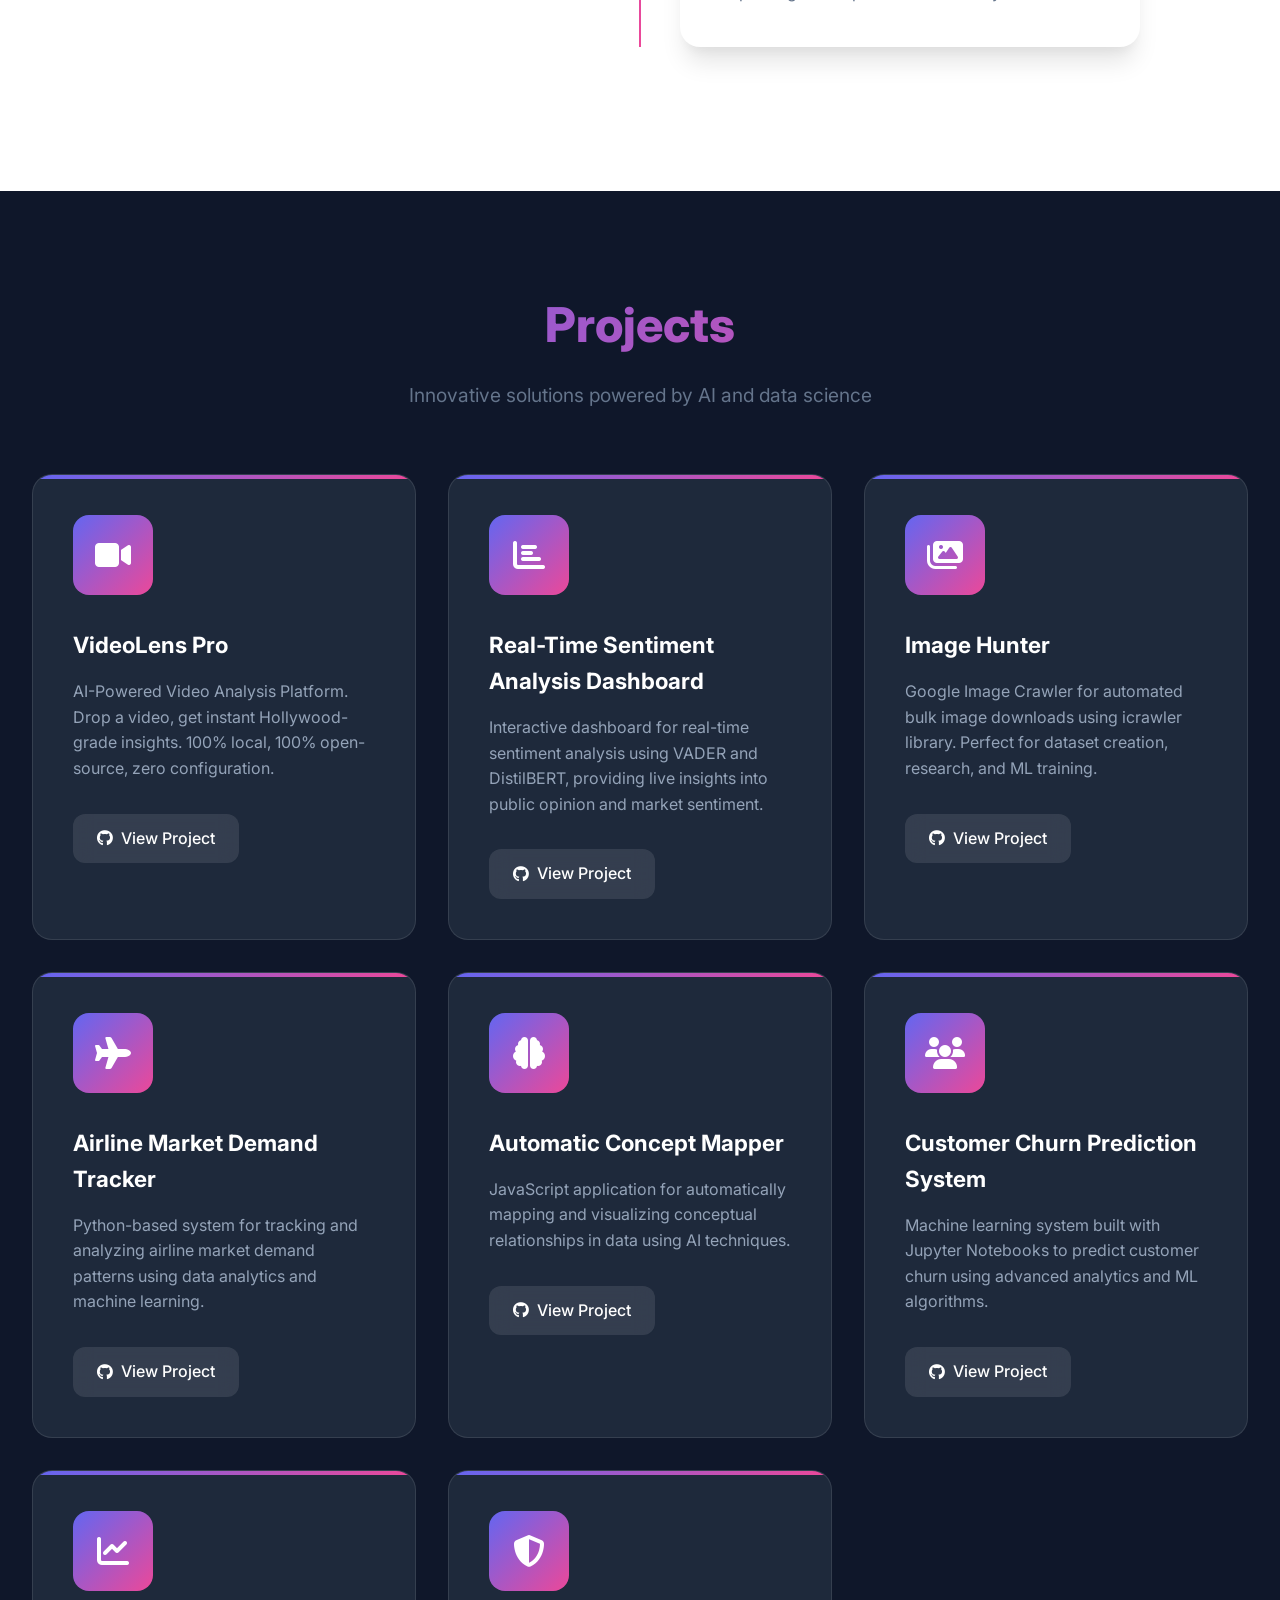
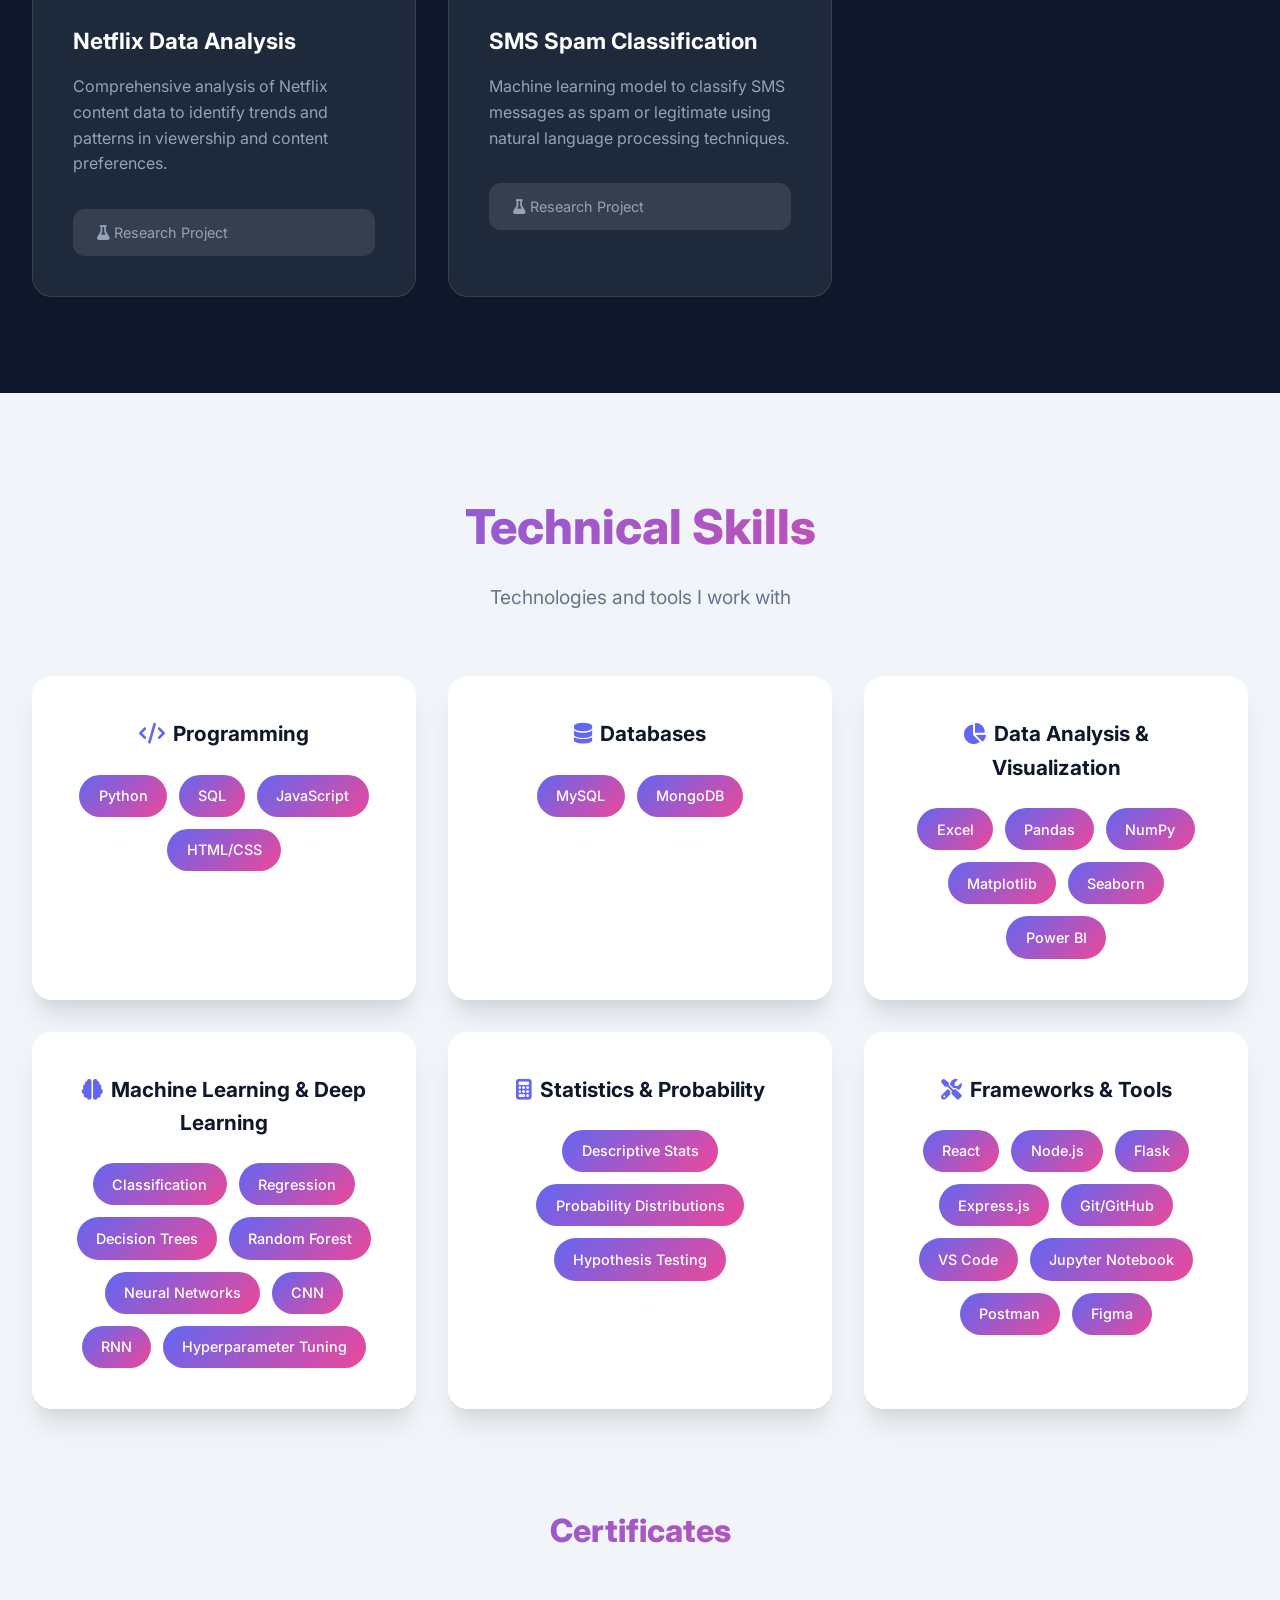
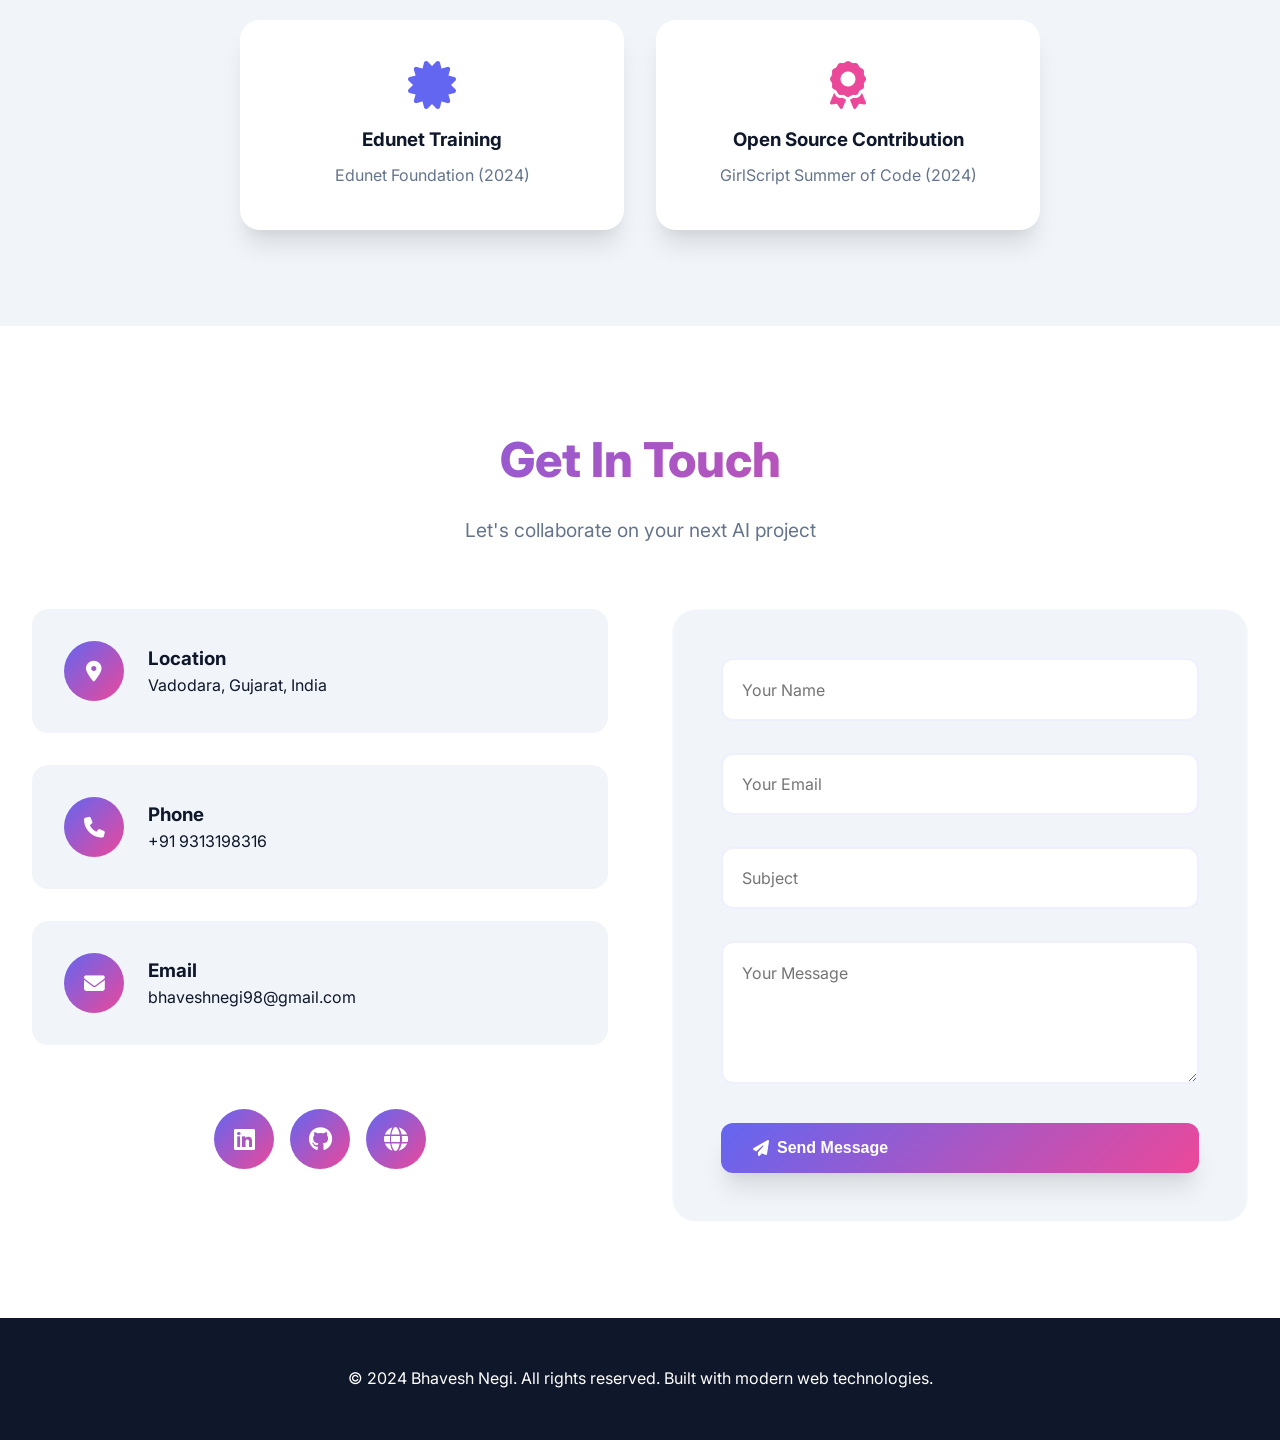
==== commit d34d140b: "`Updated portfolio website with new design, features, and content`" ====
--- a/index.html
+++ b/index.html
@@ -4,44 +4,846 @@
 <head>
     <meta charset="UTF-8">
     <meta name="viewport" content="width=device-width, initial-scale=1.0">
-    <title>Bhavesh Negi - Portfolio</title>
-    <link rel="stylesheet" href="styles.css">
-    <link href="https://cdnjs.cloudflare.com/ajax/libs/font-awesome/6.0.0/css/all.min.css" rel="stylesheet">
-    <link href="https://fonts.googleapis.com/css2?family=Poppins:wght@300;400;500;600;700&display=swap"
+    <title>Bhavesh Negi - AI Engineer</title>
+    <link href="https://cdnjs.cloudflare.com/ajax/libs/font-awesome/6.4.0/css/all.min.css" rel="stylesheet">
+    <link
+        href="https://fonts.googleapis.com/css2?family=Inter:wght@300;400;500;600;700;800&family=JetBrains+Mono:wght@400;500;600&display=swap"
         rel="stylesheet">
+    <style>
+        :root {
+            --primary: #6366f1;
+            --primary-dark: #4f46e5;
+            --secondary: #f59e0b;
+            --accent: #ec4899;
+            --dark: #0f172a;
+            --dark-light: #1e293b;
+            --gray: #64748b;
+            --gray-light: #f1f5f9;
+            --white: #ffffff;
+            --gradient: linear-gradient(135deg, #667eea 0%, #764ba2 100%);
+            --gradient-2: linear-gradient(135deg, #6366f1 0%, #ec4899 100%);
+            --shadow: 0 20px 25px -5px rgba(0, 0, 0, 0.1), 0 10px 10px -5px rgba(0, 0, 0, 0.04);
+            --shadow-lg: 0 25px 50px -12px rgba(0, 0, 0, 0.25);
+        }
+
+        * {
+            margin: 0;
+            padding: 0;
+            box-sizing: border-box;
+        }
+
+        html {
+            scroll-behavior: smooth;
+            font-size: 16px;
+        }
+
+        body {
+            font-family: 'Inter', sans-serif;
+            line-height: 1.6;
+            color: var(--dark);
+            overflow-x: hidden;
+            background: var(--white);
+        }
+
+        /* Navigation */
+        .navbar {
+            position: fixed;
+            top: 0;
+            width: 100%;
+            background: rgba(255, 255, 255, 0.8);
+            backdrop-filter: blur(20px);
+            border-bottom: 1px solid rgba(255, 255, 255, 0.2);
+            z-index: 1000;
+            transition: all 0.3s ease;
+        }
+
+        .nav-container {
+            max-width: 1400px;
+            margin: 0 auto;
+            padding: 1rem 2rem;
+            display: flex;
+            justify-content: space-between;
+            align-items: center;
+        }
+
+        .nav-logo {
+            font-family: 'JetBrains Mono', monospace;
+            font-size: 1.5rem;
+            font-weight: 700;
+            background: var(--gradient-2);
+            -webkit-background-clip: text;
+            -webkit-text-fill-color: transparent;
+            background-clip: text;
+        }
+
+        .nav-menu {
+            display: flex;
+            list-style: none;
+            gap: 2rem;
+        }
+
+        .nav-link {
+            text-decoration: none;
+            color: var(--dark);
+            font-weight: 500;
+            font-size: 0.9rem;
+            transition: all 0.3s ease;
+            position: relative;
+            padding: 0.5rem 1rem;
+            border-radius: 8px;
+        }
+
+        .nav-link:hover,
+        .nav-link.active {
+            color: var(--primary);
+            background: rgba(99, 102, 241, 0.1);
+        }
+
+        .hamburger {
+            display: none;
+            flex-direction: column;
+            cursor: pointer;
+            gap: 4px;
+        }
+
+        .hamburger span {
+            width: 25px;
+            height: 3px;
+            background: var(--dark);
+            border-radius: 2px;
+            transition: 0.3s;
+        }
+
+        /* Hero Section */
+        .hero {
+            min-height: 100vh;
+            display: flex;
+            align-items: center;
+            background: linear-gradient(135deg, #0f172a 0%, #1e293b 50%, #334155 100%);
+            position: relative;
+            overflow: hidden;
+        }
+
+        .hero::before {
+            content: '';
+            position: absolute;
+            top: 0;
+            left: 0;
+            right: 0;
+            bottom: 0;
+            background: url("data:image/svg+xml,<svg xmlns='http://www.w3.org/2000/svg' width='20' height='20'><rect width='20' height='20' fill='black'/><path d='M0 20 L20 0' stroke='rgba(255,255,255,0.08)' stroke-width='2'/></svg>");
+            animation: float 20s ease-in-out infinite;
+        }
+
+        @keyframes float {
+
+            0%,
+            100% {
+                transform: translateY(0px);
+            }
+
+            50% {
+                transform: translateY(-20px);
+            }
+        }
+
+        .hero-container {
+            max-width: 1400px;
+            margin: 0 auto;
+            padding: 0 2rem;
+            display: grid;
+            grid-template-columns: 1fr 1fr;
+            gap: 4rem;
+            align-items: center;
+            position: relative;
+            z-index: 2;
+        }
+
+        .hero-content h1 {
+            font-size: clamp(2.5rem, 5vw, 4rem);
+            font-weight: 800;
+            color: var(--white);
+            margin-bottom: 1rem;
+            line-height: 1.1;
+        }
+
+        .hero-content .highlight {
+            background: linear-gradient(135deg, #6366f1, #ec4899, #f59e0b);
+            -webkit-background-clip: text;
+            -webkit-text-fill-color: transparent;
+            background-clip: text;
+            animation: shimmer 3s ease-in-out infinite;
+        }
+
+        @keyframes shimmer {
+
+            0%,
+            100% {
+                background-position: 0% 50%;
+            }
+
+            50% {
+                background-position: 100% 50%;
+            }
+        }
+
+        .hero-subtitle {
+            font-size: 1.5rem;
+            color: #94a3b8;
+            margin-bottom: 1.5rem;
+            font-weight: 500;
+        }
+
+        .hero-description {
+            font-size: 1.1rem;
+            color: #cbd5e1;
+            margin-bottom: 2.5rem;
+            line-height: 1.7;
+            max-width: 90%;
+        }
+
+        .hero-buttons {
+            display: flex;
+            gap: 1rem;
+            flex-wrap: wrap;
+        }
+
+        .btn {
+            padding: 1rem 2rem;
+            border: none;
+            border-radius: 12px;
+            text-decoration: none;
+            font-weight: 600;
+            font-size: 1rem;
+            transition: all 0.3s ease;
+            cursor: pointer;
+            display: inline-flex;
+            align-items: center;
+            gap: 0.5rem;
+            position: relative;
+            overflow: hidden;
+        }
+
+        .btn-primary {
+            background: var(--gradient-2);
+            color: var(--white);
+            box-shadow: var(--shadow);
+        }
+
+        .btn-primary:hover {
+            transform: translateY(-3px);
+            box-shadow: var(--shadow-lg);
+        }
+
+        .btn-secondary {
+            background: transparent;
+            color: var(--white);
+            border: 2px solid rgba(255, 255, 255, 0.3);
+            backdrop-filter: blur(10px);
+        }
+
+        .btn-secondary:hover {
+            background: rgba(255, 255, 255, 0.1);
+            border-color: rgba(255, 255, 255, 0.5);
+            transform: translateY(-3px);
+        }
+
+        .hero-visual {
+            display: flex;
+            justify-content: center;
+            align-items: center;
+            position: relative;
+        }
+
+        .profile-container {
+            position: relative;
+            width: 400px;
+            height: 400px;
+        }
+
+        .profile-ring {
+            position: absolute;
+            inset: 0;
+            border-radius: 50%;
+            background: conic-gradient(from 0deg, #6366f1, #ec4899, #f59e0b, #6366f1);
+            padding: 4px;
+        }
+
+        .profile-image {
+            width: 100%;
+            height: 100%;
+            border-radius: 50%;
+            background: var(--dark);
+            display: flex;
+            align-items: center;
+            justify-content: center;
+            position: relative;
+            overflow: hidden;
+        }
+
+        .profile-pic {
+            width: 90%;
+            height: 90%;
+            border-radius: 50%;
+            object-fit: cover;
+            transition: transform 0.3s ease;
+        }
+
+        .floating-elements {
+            position: absolute;
+            inset: -50px;
+            pointer-events: none;
+        }
+
+        .floating-element {
+            position: absolute;
+            width: 60px;
+            height: 60px;
+            border-radius: 12px;
+            background: rgba(255, 255, 255, 0.1);
+            backdrop-filter: blur(10px);
+            border: 1px solid rgba(255, 255, 255, 0.2);
+            display: flex;
+            align-items: center;
+            justify-content: center;
+            color: var(--white);
+            font-size: 1.5rem;
+            animation: float-random 6s ease-in-out infinite;
+        }
+
+        .floating-element:nth-child(1) {
+            top: 10%;
+            left: 10%;
+            animation-delay: 0s;
+        }
+
+        .floating-element:nth-child(2) {
+            top: 20%;
+            right: 10%;
+            animation-delay: 1s;
+        }
+
+        .floating-element:nth-child(3) {
+            bottom: 30%;
+            left: 5%;
+            animation-delay: 2s;
+        }
+
+        .floating-element:nth-child(4) {
+            bottom: 10%;
+            right: 15%;
+            animation-delay: 3s;
+        }
+
+        @keyframes float-random {
+
+            0%,
+            100% {
+                transform: translateY(0px) rotate(0deg);
+            }
+
+            50% {
+                transform: translateY(-20px) rotate(5deg);
+            }
+        }
+
+        /* Sections */
+        section {
+            padding: 6rem 0;
+        }
+
+        .container {
+            max-width: 1400px;
+            margin: 0 auto;
+            padding: 0 2rem;
+        }
+
+        .section-header {
+            text-align: center;
+            margin-bottom: 4rem;
+        }
+
+        .section-title {
+            font-size: clamp(2rem, 4vw, 3rem);
+            font-weight: 800;
+            margin-bottom: 1rem;
+            background: var(--gradient-2);
+            -webkit-background-clip: text;
+            -webkit-text-fill-color: transparent;
+            background-clip: text;
+        }
+
+        .section-subtitle {
+            font-size: 1.2rem;
+            color: var(--gray);
+            max-width: 600px;
+            margin: 0 auto;
+        }
+
+        /* About Section */
+        .about {
+            background: var(--gray-light);
+        }
+
+        .about-content {
+            display: grid;
+            grid-template-columns: 1fr 1fr;
+            gap: 4rem;
+            align-items: start;
+        }
+
+        .about-text {
+            background: var(--white);
+            padding: 3rem;
+            border-radius: 24px;
+            box-shadow: var(--shadow);
+            border: 1px solid rgba(255, 255, 255, 0.5);
+        }
+
+        .about-text p {
+            margin-bottom: 1.5rem;
+            font-size: 1.1rem;
+            color: var(--gray);
+            line-height: 1.8;
+        }
+
+        .about-list {
+            margin: 2rem 0;
+            padding-left: 0;
+            list-style: none;
+        }
+
+        .about-list li {
+            margin-bottom: 1rem;
+            padding: 1rem;
+            background: rgba(99, 102, 241, 0.05);
+            border-radius: 12px;
+            border-left: 4px solid var(--primary);
+        }
+
+        .education-timeline {
+            display: flex;
+            flex-direction: column;
+            gap: 2rem;
+        }
+
+        .education-timeline h3 {
+            font-size: 1.5rem;
+            margin-bottom: 1.5rem;
+            color: #1f2937;
+        }
+
+
+        .education-item {
+            background: white;
+            padding: 1.5rem;
+            border-radius: 12px;
+            margin-bottom: 1rem;
+            box-shadow: 0 4px 6px rgba(0, 0, 0, 0.05);
+            border-left: 4px solid #2563eb;
+        }
+
+        .education-item:hover {
+            transform: translateY(-5px);
+        }
+
+        .education-item::before {
+            content: '';
+            position: absolute;
+            left: -8px;
+            top: 50%;
+            transform: translateY(-50%);
+            width: 16px;
+            height: 16px;
+            background: var(--primary);
+            border-radius: 50%;
+            border: 4px solid var(--white);
+        }
+
+        /* Experience Section */
+        .timeline {
+            position: relative;
+            max-width: 1000px;
+            margin: 0 auto;
+        }
+
+        .timeline::before {
+            content: '';
+            position: absolute;
+            left: 50%;
+            top: 0;
+            bottom: 0;
+            width: 2px;
+            background: linear-gradient(to bottom, var(--primary), var(--accent));
+            transform: translateX(-50%);
+        }
+
+        .timeline-item {
+            margin-bottom: 3rem;
+            position: relative;
+        }
+
+        .timeline-content {
+            background: var(--white);
+            padding: 2.5rem;
+            border-radius: 20px;
+            box-shadow: var(--shadow);
+            border: 1px solid rgba(255, 255, 255, 0.5);
+            position: relative;
+            width: calc(50% - 40px);
+            transition: all 0.3s ease;
+        }
+
+        .timeline-content:hover {
+            transform: translateY(-5px);
+            box-shadow: var(--shadow-lg);
+        }
+
+        .timeline-item:nth-child(odd) .timeline-content {
+            margin-left: auto;
+        }
+
+        .timeline-content::before {
+            content: '';
+            position: absolute;
+            top: 30px;
+            width: 20px;
+            height: 20px;
+            background: var(--primary);
+            border-radius: 50%;
+            border: 4px solid var(--white);
+        }
+
+        .timeline-item:nth-child(odd) .timeline-content::before {
+            left: -50px;
+        }
+
+        .timeline-item:nth-child(even) .timeline-content::before {
+            right: -50px;
+        }
+
+        /* Projects Section */
+        .projects {
+            background: var(--dark);
+            color: var(--white);
+        }
+
+        .projects-grid {
+            display: grid;
+            grid-template-columns: repeat(auto-fit, minmax(350px, 1fr));
+            gap: 2rem;
+        }
+
+        .project-card {
+            background: var(--dark-light);
+            padding: 2.5rem;
+            border-radius: 20px;
+            border: 1px solid rgba(255, 255, 255, 0.1);
+            transition: all 0.3s ease;
+            position: relative;
+            overflow: hidden;
+        }
+
+        .project-card::before {
+            content: '';
+            position: absolute;
+            top: 0;
+            left: 0;
+            right: 0;
+            height: 4px;
+            background: var(--gradient-2);
+        }
+
+        .project-card:hover {
+            transform: translateY(-10px);
+            border-color: rgba(255, 255, 255, 0.2);
+        }
+
+        .project-icon {
+            width: 80px;
+            height: 80px;
+            background: var(--gradient-2);
+            border-radius: 16px;
+            display: flex;
+            align-items: center;
+            justify-content: center;
+            margin-bottom: 2rem;
+            font-size: 2rem;
+        }
+
+        .project-card h3 {
+            font-size: 1.4rem;
+            margin-bottom: 1rem;
+            color: var(--white);
+        }
+
+        .project-card p {
+            color: #94a3b8;
+            line-height: 1.6;
+            margin-bottom: 2rem;
+        }
+
+        .project-link {
+            display: inline-flex;
+            align-items: center;
+            gap: 0.5rem;
+            background: rgba(255, 255, 255, 0.1);
+            color: var(--white);
+            padding: 0.75rem 1.5rem;
+            border-radius: 12px;
+            text-decoration: none;
+            font-weight: 500;
+            transition: all 0.3s ease;
+            backdrop-filter: blur(10px);
+        }
+
+        .project-link:hover {
+            background: rgba(255, 255, 255, 0.2);
+            transform: translateY(-2px);
+        }
+
+        /* Skills Section */
+        .skills {
+            background: var(--gray-light);
+        }
+
+        .skills-grid {
+            display: grid;
+            grid-template-columns: repeat(auto-fit, minmax(350px, 1fr));
+            gap: 2rem;
+        }
+
+        .skill-category {
+            background: var(--white);
+            padding: 2.5rem;
+            border-radius: 20px;
+            box-shadow: var(--shadow);
+            border: 1px solid rgba(255, 255, 255, 0.5);
+            transition: transform 0.3s ease;
+        }
+
+        .skill-category:hover {
+            transform: translateY(-5px);
+        }
+
+        .skill-category h3 {
+            font-size: 1.3rem;
+            margin-bottom: 1.5rem;
+            color: var(--dark);
+            text-align: center;
+        }
+
+        .skill-tags {
+            display: flex;
+            flex-wrap: wrap;
+            gap: 0.75rem;
+            justify-content: center;
+        }
+
+        .skill-tag {
+            background: var(--gradient-2);
+            color: var(--white);
+            padding: 0.6rem 1.2rem;
+            border-radius: 25px;
+            font-size: 0.9rem;
+            font-weight: 500;
+            transition: all 0.3s ease;
+            cursor: default;
+        }
+
+        .skill-tag:hover {
+            transform: translateY(-2px) scale(1.05);
+            box-shadow: 0 10px 25px rgba(99, 102, 241, 0.3);
+        }
+
+        /* Contact Section */
+        .contact {
+            background: var(--white);
+        }
+
+        .contact-content {
+            display: grid;
+            grid-template-columns: 1fr 1fr;
+            gap: 4rem;
+        }
+
+        .contact-info {
+            display: flex;
+            flex-direction: column;
+            gap: 2rem;
+        }
+
+        .contact-item {
+            display: flex;
+            align-items: center;
+            gap: 1.5rem;
+            padding: 2rem;
+            background: var(--gray-light);
+            border-radius: 16px;
+            transition: all 0.3s ease;
+        }
+
+        .contact-item:hover {
+            transform: translateY(-3px);
+            box-shadow: var(--shadow);
+        }
+
+        .contact-item i {
+            width: 60px;
+            height: 60px;
+            background: var(--gradient-2);
+            color: var(--white);
+            border-radius: 50%;
+            display: flex;
+            align-items: center;
+            justify-content: center;
+            font-size: 1.3rem;
+        }
+
+        .contact-form {
+            background: var(--gray-light);
+            padding: 3rem;
+            border-radius: 24px;
+            border: 1px solid rgba(255, 255, 255, 0.5);
+        }
+
+        .form-group {
+            margin-bottom: 2rem;
+        }
+
+        .form-group input,
+        .form-group textarea {
+            width: 100%;
+            padding: 1.2rem;
+            border: 2px solid rgba(99, 102, 241, 0.1);
+            border-radius: 12px;
+            font-family: inherit;
+            font-size: 1rem;
+            transition: all 0.3s ease;
+            background: var(--white);
+        }
+
+        .form-group input:focus,
+        .form-group textarea:focus {
+            outline: none;
+            border-color: var(--primary);
+            box-shadow: 0 0 0 4px rgba(99, 102, 241, 0.1);
+        }
+
+        /* Footer */
+        .footer {
+            background: var(--dark);
+            color: var(--white);
+            text-align: center;
+            padding: 3rem 0;
+        }
+
+        /* Responsive */
+        @media (max-width: 768px) {
+            .hamburger {
+                display: flex;
+            }
+
+            .nav-menu {
+                position: fixed;
+                left: -100%;
+                top: 80px;
+                flex-direction: column;
+                background: rgba(255, 255, 255, 0.95);
+                backdrop-filter: blur(20px);
+                width: 100%;
+                text-align: center;
+                transition: 0.3s;
+                padding: 2rem 0;
+                border-radius: 0 0 20px 20px;
+            }
+
+            .nav-menu.active {
+                left: 0;
+            }
+
+            .hero-container {
+                grid-template-columns: 1fr;
+                text-align: center;
+                gap: 3rem;
+            }
+
+            .profile-container {
+                width: 300px;
+                height: 300px;
+            }
+
+            .about-content,
+            .contact-content {
+                grid-template-columns: 1fr;
+                gap: 2rem;
+            }
+
+            .timeline::before {
+                left: 20px;
+            }
+
+            .timeline-content {
+                width: calc(100% - 60px);
+                margin-left: 60px !important;
+            }
+
+            .timeline-content::before {
+                left: -50px !important;
+            }
+
+            .projects-grid,
+            .skills-grid {
+                grid-template-columns: 1fr;
+            }
+        }
+
+        /* Scroll animations */
+        .fade-in {
+            opacity: 0;
+            transform: translateY(30px);
+            transition: all 0.8s ease;
+        }
+
+        .fade-in.visible {
+            opacity: 1;
+            transform: translateY(0);
+        }
+
+        /* Scroll progress */
+        .scroll-progress {
+            position: fixed;
+            top: 0;
+            left: 0;
+            width: 0%;
+            height: 3px;
+            background: var(--gradient-2);
+            z-index: 1001;
+            transition: width 0.1s ease;
+        }
+    </style>
 </head>
 
 <body>
+    <!-- Scroll Progress -->
+    <div class="scroll-progress"></div>
+
     <!-- Navigation -->
     <nav class="navbar">
         <div class="nav-container">
-            <div class="nav-logo">
-                <a href="#home">Bhavesh Negi</a>
-            </div>
+            <div class="nav-logo">Bhavesh Negi</div>
             <ul class="nav-menu">
-                <li class="nav-item">
-                    <a href="#home" class="nav-link">Home</a>
-                </li>
-                <li class="nav-item">
-                    <a href="#about" class="nav-link">About</a>
-                </li>
-                <li class="nav-item">
-                    <a href="#experience" class="nav-link">Experience</a>
-                </li>
-                <li class="nav-item">
-                    <a href="#projects" class="nav-link">Projects</a>
-                </li>
-                <li class="nav-item">
-                    <a href="#skills" class="nav-link">Skills</a>
-                </li>
-                <li class="nav-item">
-                    <a href="#contact" class="nav-link">Contact</a>
-                </li>
+                <li><a href="#home" class="nav-link active">Home</a></li>
+                <li><a href="#about" class="nav-link">About</a></li>
+                <li><a href="#experience" class="nav-link">Experience</a></li>
+                <li><a href="#projects" class="nav-link">Projects</a></li>
+                <li><a href="#skills" class="nav-link">Skills</a></li>
+                <li><a href="#contact" class="nav-link">Contact</a></li>
             </ul>
             <div class="hamburger">
-                <span class="bar"></span>
-                <span class="bar"></span>
-                <span class="bar"></span>
+                <span></span>
+                <span></span>
+                <span></span>
             </div>
         </div>
     </nav>
@@ -50,33 +852,52 @@
     <section id="home" class="hero">
         <div class="hero-container">
             <div class="hero-content">
-                <h1 class="hero-title">Hi, I'm <span class="highlight">Bhavesh Negi</span></h1>
-                <p class="hero-subtitle">AI Engineer & Data science professional</p>
-                <p class="hero-description">Passionate about leveraging AI to solve complex problems and creating
-                    scalable, production-ready systems. I design and build AI models, end-to-end pipelines, and backend
-                    APIs.</p>
+                <h1>Hi, I'm <span class="highlight">Bhavesh Negi</span></h1>
+                <p class="hero-subtitle">AI Engineer & Data Science Professional</p>
+                <p class="hero-description">
+                    Passionate about leveraging AI to solve complex problems and creating scalable, production-ready
+                    systems. I design and build AI models, end-to-end pipelines, and backend APIs.
+                </p>
                 <div class="hero-buttons">
-                    <a href="#projects" class="btn btn-primary">View My Work</a>
-                    <a href="#contact" class="btn btn-secondary">Get In Touch</a>
+                    <a href="#projects" class="btn btn-primary">
+                        <i class="fas fa-rocket"></i>
+                        View My Work
+                    </a>
+                    <a href="#contact" class="btn btn-secondary">
+                        <i class="fas fa-paper-plane"></i>
+                        Get In Touch
+                    </a>
                 </div>
             </div>
-            <div class="hero-image">
-                <div class="profile-image">
-                    <img src="profile-photo.jpg" alt="Bhavesh Negi - AI Engineer" class="profile-pic">
+            <div class="hero-visual">
+                <div class="profile-container">
+                    <div class="profile-ring">
+                        <div class="profile-image">
+                            <img src="profile-photo.jpg" alt="Bhavesh Negi - AI Engineer" class="profile-pic">
+                        </div>
+                    </div>
+                    <div class="floating-elements">
+                        <div class="floating-element"><i class="fab fa-python"></i></div>
+                        <div class="floating-element"><i class="fas fa-brain"></i></div>
+                        <div class="floating-element"><i class="fas fa-chart-line"></i></div>
+                        <div class="floating-element"><i class="fas fa-code"></i></div>
+                    </div>
                 </div>
             </div>
         </div>
     </section>
 
     <!-- About Section -->
-    <section id="about" class="about">
+    <section id="about" class="about fade-in">
         <div class="container">
-            <h2 class="section-title">About Me</h2>
+            <div class="section-header">
+                <h2 class="section-title">About Me</h2>
+                <p class="section-subtitle">Passionate about AI and creating innovative solutions</p>
+            </div>
             <div class="about-content">
                 <div class="about-text">
-                    <p>I'm a recent B.Tech CSE graduate currently working as an AI Engineer at a startup @NexBack
-                        Technology, where I design and build AI models, end-to-end model pipelines, and backend APIs for
-                        applications.</p>
+                    <p>I'm a recent B.Tech CSE graduate currently working as an AI Engineer at NexBack Technology, where
+                        I design and build AI models, end-to-end model pipelines, and backend APIs for applications.</p>
                     <p>I have industry experience through internships, including:</p>
                     <ul class="about-list">
                         <li><strong>Analytics Intern at Adani Power</strong> – Worked on data analysis, ML model and
@@ -85,26 +906,25 @@
                             using machine learning techniques.</li>
                     </ul>
                     <p>My expertise spans machine learning, deep learning, and backend development, with hands-on work
-                        in Python, Flask, React and Node. I'm passionate about leveraging AI to solve complex problems
-                        and creating scalable, production-ready systems.</p>
+                        in Python, Flask, React and Node.</p>
                     <p><em>Always learning, always building.</em></p>
                 </div>
-                <div class="education">
+                <div class="education-timeline">
                     <h3>Education</h3>
                     <div class="education-item">
                         <h4>BTech in Computer Science Engineering</h4>
                         <p>ITM(SLS)Baroda University | Sept 2021 - May 2025</p>
-                        <p class="grade">CGPA: 8.43</p>
+                        <p style="color: var(--primary); font-weight: 600;">CGPA: 8.43</p>
                     </div>
                     <div class="education-item">
                         <h4>HSC</h4>
                         <p>Baroda High School, Gujarat board | May 2021</p>
-                        <p class="grade">Grade: 70.6%</p>
+                        <p style="color: var(--primary); font-weight: 600;">Grade: 70.6%</p>
                     </div>
                     <div class="education-item">
                         <h4>SSC</h4>
                         <p>Navyug English Medium School, Gujarat board | March 2019</p>
-                        <p class="grade">Grade: 68%</p>
+                        <p style="color: var(--primary); font-weight: 600;">Grade: 68%</p>
                     </div>
                 </div>
             </div>
@@ -112,49 +932,49 @@
     </section>
 
     <!-- Experience Section -->
-    <section id="experience" class="experience">
+    <section id="experience" class="experience fade-in">
         <div class="container">
-            <h2 class="section-title">Work Experience</h2>
+            <div class="section-header">
+                <h2 class="section-title">Work Experience</h2>
+                <p class="section-subtitle">My professional journey in AI and data science</p>
+            </div>
             <div class="timeline">
                 <div class="timeline-item">
                     <div class="timeline-content">
-                        <div class="timeline-header">
-                            <h3>AI Engineer</h3>
-                            <span class="company">NexBack Technology</span>
-                            <span class="duration">Aug 2025 - Present</span>
-                        </div>
-                        <ul class="achievements">
-                            <li>Designing and developing AI/ML models for the Nexback applications</li>
-                            <li>Building end-to-end model pipelines.</li>
-                            <li>Developing and integrating backend APIs.</li>
+                        <h3>AI Engineer</h3>
+                        <span style="color: var(--primary); font-weight: 600;">NexBack Technology</span>
+                        <span style="color: var(--gray); font-size: 0.9rem; display: block; margin: 0.5rem 0;">Aug 2025
+                            - Present</span>
+                        <ul style="margin-top: 1rem; color: var(--gray);">
+                            <li>Designing and developing AI/ML models for applications</li>
+                            <li>Building end-to-end model pipelines</li>
+                            <li>Developing and integrating backend APIs</li>
                         </ul>
                     </div>
                 </div>
                 <div class="timeline-item">
                     <div class="timeline-content">
-                        <div class="timeline-header">
-                            <h3>Analytics Intern</h3>
-                            <span class="company">Adani Power Limited</span>
-                            <span class="duration">Jan 2025 - May 2025</span>
-                        </div>
-                        <ul class="achievements">
-                            <li>Developed an Automated OCR-Based Data Extraction & Logging System.</li>
-                            <li>Developed a Machine Learning-Based Clinker Prediction Model with an Interactive
-                                Dashboard.</li>
-                            <li>Built a GUI-based Elogbook Automation Data Extraction and Correction System.</li>
+                        <h3>Analytics Intern</h3>
+                        <span style="color: var(--primary); font-weight: 600;">Adani Power Limited</span>
+                        <span style="color: var(--gray); font-size: 0.9rem; display: block; margin: 0.5rem 0;">Jan 2025
+                            - May 2025</span>
+                        <ul style="margin-top: 1rem; color: var(--gray);">
+                            <li>Developed an Automated OCR-Based Data Extraction & Logging System</li>
+                            <li>Developed a Machine Learning-Based Clinker Prediction Model with Interactive Dashboard
+                            </li>
+                            <li>Built a GUI-based Elogbook Automation Data Extraction and Correction System</li>
                         </ul>
                     </div>
                 </div>
                 <div class="timeline-item">
                     <div class="timeline-content">
-                        <div class="timeline-header">
-                            <h3>Data Science Intern</h3>
-                            <span class="company">UniCoverge Technologies</span>
-                            <span class="duration">Apr 2024 - Jun 2024</span>
-                        </div>
-                        <ul class="achievements">
+                        <h3>Data Science Intern</h3>
+                        <span style="color: var(--primary); font-weight: 600;">UniCoverge Technologies</span>
+                        <span style="color: var(--gray); font-size: 0.9rem; display: block; margin: 0.5rem 0;">Apr 2024
+                            - Jun 2024</span>
+                        <ul style="margin-top: 1rem; color: var(--gray);">
                             <li>Developed a predictive maintenance system for turbofan engines using machine learning,
-                                improving failure prediction accuracy.</li>
+                                improving failure prediction accuracy</li>
                         </ul>
                     </div>
                 </div>
@@ -163,20 +983,24 @@
     </section>
 
     <!-- Projects Section -->
-    <section id="projects" class="projects">
+    <section id="projects" class="projects fade-in">
         <div class="container">
-            <h2 class="section-title">Projects</h2>
+            <div class="section-header">
+                <h2 class="section-title">Projects</h2>
+                <p class="section-subtitle">Innovative solutions powered by AI and data science</p>
+            </div>
             <div class="projects-grid">
-                <!-- New Projects Added -->
                 <div class="project-card">
                     <div class="project-icon">
                         <i class="fas fa-video"></i>
                     </div>
                     <h3>VideoLens Pro</h3>
-                    <p>AI-Powered Video Analysis Platform.Drop a video, get instant Hollywood-grade insights.
-                        100 % local, 100 % open-source, zero configuration.</p>
-                    <a href="https://github.com/bhaveshnegi/VideoLensPro" class="project-link" target="_blank">View
-                        Project</a>
+                    <p>AI-Powered Video Analysis Platform. Drop a video, get instant Hollywood-grade insights. 100%
+                        local, 100% open-source, zero configuration.</p>
+                    <a href="https://github.com/bhaveshnegi/VideoLensPro" class="project-link" target="_blank">
+                        <i class="fab fa-github"></i>
+                        View Project
+                    </a>
                 </div>
 
                 <div class="project-card">
@@ -185,9 +1009,12 @@
                     </div>
                     <h3>Real-Time Sentiment Analysis Dashboard</h3>
                     <p>Interactive dashboard for real-time sentiment analysis using VADER and DistilBERT, providing live
-                        insights into public opinion and market sentiment from social media and news sources.</p>
+                        insights into public opinion and market sentiment.</p>
                     <a href="https://github.com/bhaveshnegi/Real-Time-Sentiment-Analysis-Dashboard" class="project-link"
-                        target="_blank">View Project</a>
+                        target="_blank">
+                        <i class="fab fa-github"></i>
+                        View Project
+                    </a>
                 </div>
 
                 <div class="project-card">
@@ -196,13 +1023,13 @@
                     </div>
                     <h3>Image Hunter</h3>
                     <p>Google Image Crawler for automated bulk image downloads using icrawler library. Perfect for
-                        dataset creation, research, and ML training with customizable search parameters and folder
-                        organization.</p>
-                    <a href="https://github.com/bhaveshnegi/Image-Hunter" class="project-link" target="_blank">View
-                        Project</a>
-                </div>
-
-                <!-- Existing Projects -->
+                        dataset creation, research, and ML training.</p>
+                    <a href="https://github.com/bhaveshnegi/Image-Hunter" class="project-link" target="_blank">
+                        <i class="fab fa-github"></i>
+                        View Project
+                    </a>
+                </div>
+
                 <div class="project-card">
                     <div class="project-icon">
                         <i class="fas fa-plane"></i>
@@ -211,7 +1038,10 @@
                     <p>Python-based system for tracking and analyzing airline market demand patterns using data
                         analytics and machine learning.</p>
                     <a href="https://github.com/bhaveshnegi/Airline-Market-Demand-Tracker" class="project-link"
-                        target="_blank">View Project</a>
+                        target="_blank">
+                        <i class="fab fa-github"></i>
+                        View Project
+                    </a>
                 </div>
 
                 <div class="project-card">
@@ -222,7 +1052,10 @@
                     <p>JavaScript application for automatically mapping and visualizing conceptual relationships in data
                         using AI techniques.</p>
                     <a href="https://github.com/bhaveshnegi/Automatic-Concept-Mapper" class="project-link"
-                        target="_blank">View Project</a>
+                        target="_blank">
+                        <i class="fab fa-github"></i>
+                        View Project
+                    </a>
                 </div>
 
                 <div class="project-card">
@@ -233,7 +1066,10 @@
                     <p>Machine learning system built with Jupyter Notebooks to predict customer churn using advanced
                         analytics and ML algorithms.</p>
                     <a href="https://github.com/bhaveshnegi/Customer-Churn-Prediction-System" class="project-link"
-                        target="_blank">View Project</a>
+                        target="_blank">
+                        <i class="fab fa-github"></i>
+                        View Project
+                    </a>
                 </div>
 
                 <div class="project-card">
@@ -243,6 +1079,11 @@
                     <h3>Netflix Data Analysis</h3>
                     <p>Comprehensive analysis of Netflix content data to identify trends and patterns in viewership and
                         content preferences.</p>
+                    <div
+                        style="padding: 0.75rem 1.5rem; background: rgba(255, 255, 255, 0.1); border-radius: 12px; color: #94a3b8; font-size: 0.9rem; margin-top: 2rem;">
+                        <i class="fas fa-flask"></i>
+                        Research Project
+                    </div>
                 </div>
 
                 <div class="project-card">
@@ -252,18 +1093,26 @@
                     <h3>SMS Spam Classification</h3>
                     <p>Machine learning model to classify SMS messages as spam or legitimate using natural language
                         processing techniques.</p>
+                    <div
+                        style="padding: 0.75rem 1.5rem; background: rgba(255, 255, 255, 0.1); border-radius: 12px; color: #94a3b8; font-size: 0.9rem; margin-top: 2rem;">
+                        <i class="fas fa-flask"></i>
+                        Research Project
+                    </div>
                 </div>
             </div>
         </div>
     </section>
 
     <!-- Skills Section -->
-    <section id="skills" class="skills">
+    <section id="skills" class="skills fade-in">
         <div class="container">
-            <h2 class="section-title">Technical Skills</h2>
+            <div class="section-header">
+                <h2 class="section-title">Technical Skills</h2>
+                <p class="section-subtitle">Technologies and tools I work with</p>
+            </div>
             <div class="skills-grid">
                 <div class="skill-category">
-                    <h3>Programming</h3>
+                    <h3><i class="fas fa-code" style="margin-right: 0.5rem; color: var(--primary);"></i>Programming</h3>
                     <div class="skill-tags">
                         <span class="skill-tag">Python</span>
                         <span class="skill-tag">SQL</span>
@@ -271,15 +1120,19 @@
                         <span class="skill-tag">HTML/CSS</span>
                     </div>
                 </div>
+
                 <div class="skill-category">
-                    <h3>Databases</h3>
+                    <h3><i class="fas fa-database" style="margin-right: 0.5rem; color: var(--primary);"></i>Databases
+                    </h3>
                     <div class="skill-tags">
                         <span class="skill-tag">MySQL</span>
                         <span class="skill-tag">MongoDB</span>
                     </div>
                 </div>
+
                 <div class="skill-category">
-                    <h3>Data Analysis & Visualization</h3>
+                    <h3><i class="fas fa-chart-pie" style="margin-right: 0.5rem; color: var(--primary);"></i>Data
+                        Analysis & Visualization</h3>
                     <div class="skill-tags">
                         <span class="skill-tag">Excel</span>
                         <span class="skill-tag">Pandas</span>
@@ -289,11 +1142,13 @@
                         <span class="skill-tag">Power BI</span>
                     </div>
                 </div>
+
                 <div class="skill-category">
-                    <h3>Machine Learning & Deep Learning</h3>
+                    <h3><i class="fas fa-brain" style="margin-right: 0.5rem; color: var(--primary);"></i>Machine
+                        Learning & Deep Learning</h3>
                     <div class="skill-tags">
                         <span class="skill-tag">Classification</span>
-                        <span class="skill-tag">Linear/Logistic Regression</span>
+                        <span class="skill-tag">Regression</span>
                         <span class="skill-tag">Decision Trees</span>
                         <span class="skill-tag">Random Forest</span>
                         <span class="skill-tag">Neural Networks</span>
@@ -302,16 +1157,20 @@
                         <span class="skill-tag">Hyperparameter Tuning</span>
                     </div>
                 </div>
+
                 <div class="skill-category">
-                    <h3>Statistics & Probability</h3>
+                    <h3><i class="fas fa-calculator" style="margin-right: 0.5rem; color: var(--primary);"></i>Statistics
+                        & Probability</h3>
                     <div class="skill-tags">
                         <span class="skill-tag">Descriptive Stats</span>
                         <span class="skill-tag">Probability Distributions</span>
                         <span class="skill-tag">Hypothesis Testing</span>
                     </div>
                 </div>
+
                 <div class="skill-category">
-                    <h3>Frameworks & Tools</h3>
+                    <h3><i class="fas fa-tools" style="margin-right: 0.5rem; color: var(--primary);"></i>Frameworks &
+                        Tools</h3>
                     <div class="skill-tags">
                         <span class="skill-tag">React</span>
                         <span class="skill-tag">Node.js</span>
@@ -325,32 +1184,41 @@
                     </div>
                 </div>
             </div>
-        </div>
-    </section>
-
-    <!-- Certificates Section -->
-    <section class="certificates">
-        <div class="container">
-            <h2 class="section-title">Certificates</h2>
-            <div class="certificates-grid">
-                <div class="certificate-card">
-                    <i class="fas fa-certificate"></i>
-                    <h3>Edunet Training</h3>
-                    <p>Edunet Foundation (2024)</p>
-                </div>
-                <div class="certificate-card">
-                    <i class="fas fa-award"></i>
-                    <h3>Open Source Contribution</h3>
-                    <p>GirlScript Summer of Code (2024)</p>
+
+            <!-- Certificates Section -->
+            <div style="margin-top: 6rem;">
+                <div class="section-header">
+                    <h2 class="section-title" style="font-size: 2rem;">Certificates</h2>
+                </div>
+                <div
+                    style="display: grid; grid-template-columns: repeat(auto-fit, minmax(300px, 1fr)); gap: 2rem; max-width: 800px; margin: 0 auto;">
+                    <div style="background: var(--white); padding: 2.5rem; border-radius: 20px; box-shadow: var(--shadow); text-align: center; border: 1px solid rgba(255, 255, 255, 0.5); transition: transform 0.3s ease;"
+                        onmouseover="this.style.transform='translateY(-5px)'"
+                        onmouseout="this.style.transform='translateY(0)'">
+                        <i class="fas fa-certificate"
+                            style="font-size: 3rem; color: var(--primary); margin-bottom: 1rem;"></i>
+                        <h3 style="margin-bottom: 0.5rem;">Edunet Training</h3>
+                        <p style="color: var(--gray);">Edunet Foundation (2024)</p>
+                    </div>
+                    <div style="background: var(--white); padding: 2.5rem; border-radius: 20px; box-shadow: var(--shadow); text-align: center; border: 1px solid rgba(255, 255, 255, 0.5); transition: transform 0.3s ease;"
+                        onmouseover="this.style.transform='translateY(-5px)'"
+                        onmouseout="this.style.transform='translateY(0)'">
+                        <i class="fas fa-award" style="font-size: 3rem; color: var(--accent); margin-bottom: 1rem;"></i>
+                        <h3 style="margin-bottom: 0.5rem;">Open Source Contribution</h3>
+                        <p style="color: var(--gray);">GirlScript Summer of Code (2024)</p>
+                    </div>
                 </div>
             </div>
         </div>
     </section>
 
     <!-- Contact Section -->
-    <section id="contact" class="contact">
+    <section id="contact" class="contact fade-in">
         <div class="container">
-            <h2 class="section-title">Get In Touch</h2>
+            <div class="section-header">
+                <h2 class="section-title">Get In Touch</h2>
+                <p class="section-subtitle">Let's collaborate on your next AI project</p>
+            </div>
             <div class="contact-content">
                 <div class="contact-info">
                     <div class="contact-item">
@@ -374,16 +1242,29 @@
                             <p>bhaveshnegi98@gmail.com</p>
                         </div>
                     </div>
-                    <div class="social-links">
-                        <a href="https://www.linkedin.com/in/bhavesh-negi-59314224a/" class="social-link"
-                            target="_blank"><i class="fab fa-linkedin"></i></a>
-                        <a href="https://github.com/bhaveshnegi" class="social-link" target="_blank"><i
-                                class="fab fa-github"></i></a>
-                        <a href="#" class="social-link"><i class="fas fa-globe"></i></a>
+                    <div style="display: flex; gap: 1rem; justify-content: center; margin-top: 2rem;">
+                        <a href="https://www.linkedin.com/in/bhavesh-negi-59314224a/"
+                            style="width: 60px; height: 60px; background: var(--gradient-2); color: var(--white); border-radius: 50%; display: flex; align-items: center; justify-content: center; text-decoration: none; transition: all 0.3s ease; font-size: 1.5rem;"
+                            target="_blank" onmouseover="this.style.transform='translateY(-3px)'"
+                            onmouseout="this.style.transform='translateY(0)'">
+                            <i class="fab fa-linkedin"></i>
+                        </a>
+                        <a href="https://github.com/bhaveshnegi"
+                            style="width: 60px; height: 60px; background: var(--gradient-2); color: var(--white); border-radius: 50%; display: flex; align-items: center; justify-content: center; text-decoration: none; transition: all 0.3s ease; font-size: 1.5rem;"
+                            target="_blank" onmouseover="this.style.transform='translateY(-3px)'"
+                            onmouseout="this.style.transform='translateY(0)'">
+                            <i class="fab fa-github"></i>
+                        </a>
+                        <a href="#"
+                            style="width: 60px; height: 60px; background: var(--gradient-2); color: var(--white); border-radius: 50%; display: flex; align-items: center; justify-content: center; text-decoration: none; transition: all 0.3s ease; font-size: 1.5rem;"
+                            onmouseover="this.style.transform='translateY(-3px)'"
+                            onmouseout="this.style.transform='translateY(0)'">
+                            <i class="fas fa-globe"></i>
+                        </a>
                     </div>
                 </div>
                 <div class="contact-form">
-                    <form id="contactForm">
+                    <div id="contactForm">
                         <div class="form-group">
                             <input type="text" id="name" name="name" placeholder="Your Name" required>
                         </div>
@@ -397,8 +1278,11 @@
                             <textarea id="message" name="message" placeholder="Your Message" rows="5"
                                 required></textarea>
                         </div>
-                        <button type="submit" class="btn btn-primary">Send Message</button>
-                    </form>
+                        <button type="button" class="btn btn-primary" style="width: 100%;" onclick="sendMessage()">
+                            <i class="fas fa-paper-plane"></i>
+                            Send Message
+                        </button>
+                    </div>
                 </div>
             </div>
         </div>
@@ -407,12 +1291,212 @@
     <!-- Footer -->
     <footer class="footer">
         <div class="container">
-            <p>&copy; 2024 Bhavesh Negi. All rights reserved.</p>
+            <p>&copy; 2024 Bhavesh Negi. All rights reserved. Built with modern web technologies.</p>
         </div>
     </footer>
 
-    <script src="config.js"></script>
-    <script src="script.js"></script>
+    <script src="https://cdn.emailjs.com/dist/email.min.js"></script>
+    <script>
+        (function () {
+            emailjs.init("55iTUYribGQyOCvPv"); // replace with your EmailJS Public Key
+        })();
+    </script>
+
+
+    <script>
+        // Mobile Navigation Toggle
+        const hamburger = document.querySelector('.hamburger');
+        const navMenu = document.querySelector('.nav-menu');
+
+        hamburger.addEventListener('click', () => {
+            hamburger.classList.toggle('active');
+            navMenu.classList.toggle('active');
+        });
+
+        // Close mobile menu when clicking on a link
+        document.querySelectorAll('.nav-link').forEach(link => {
+            link.addEventListener('click', () => {
+                hamburger.classList.remove('active');
+                navMenu.classList.remove('active');
+            });
+        });
+
+        // Smooth scrolling for navigation links
+        document.querySelectorAll('a[href^="#"]').forEach(anchor => {
+            anchor.addEventListener('click', function (e) {
+                e.preventDefault();
+                const target = document.querySelector(this.getAttribute('href'));
+                if (target) {
+                    target.scrollIntoView({
+                        behavior: 'smooth',
+                        block: 'start'
+                    });
+                }
+            });
+        });
+
+        // Scroll progress bar
+        window.addEventListener('scroll', () => {
+            const scrollTop = document.documentElement.scrollTop;
+            const scrollHeight = document.documentElement.scrollHeight - document.documentElement.clientHeight;
+            const scrollPercent = (scrollTop / scrollHeight) * 100;
+            document.querySelector('.scroll-progress').style.width = scrollPercent + '%';
+        });
+
+        // Navbar background change on scroll
+        window.addEventListener('scroll', () => {
+            const navbar = document.querySelector('.navbar');
+            if (window.scrollY > 100) {
+                navbar.style.background = 'rgba(255, 255, 255, 0.9)';
+                navbar.style.borderBottom = '1px solid rgba(0, 0, 0, 0.1)';
+            } else {
+                navbar.style.background = 'rgba(255, 255, 255, 0.8)';
+                navbar.style.borderBottom = '1px solid rgba(255, 255, 255, 0.2)';
+            }
+        });
+
+        // Scroll animations
+        const observerOptions = {
+            threshold: 0.1,
+            rootMargin: '0px 0px -50px 0px'
+        };
+
+        const observer = new IntersectionObserver((entries) => {
+            entries.forEach(entry => {
+                if (entry.isIntersecting) {
+                    entry.target.classList.add('visible');
+                }
+            });
+        }, observerOptions);
+
+        // Observe all sections for animation
+        document.querySelectorAll('.fade-in').forEach(section => {
+            observer.observe(section);
+        });
+
+        // Active navigation highlighting
+        function highlightActiveNav() {
+            const sections = document.querySelectorAll('section[id]');
+            const navLinks = document.querySelectorAll('.nav-link');
+
+            window.addEventListener('scroll', () => {
+                let current = '';
+
+                sections.forEach(section => {
+                    const sectionTop = section.offsetTop;
+                    const sectionHeight = section.clientHeight;
+
+                    if (window.scrollY >= (sectionTop - 200)) {
+                        current = section.getAttribute('id');
+                    }
+                });
+
+                navLinks.forEach(link => {
+                    link.classList.remove('active');
+                    if (link.getAttribute('href') === `#${current}`) {
+                        link.classList.add('active');
+                    }
+                });
+            });
+        }
+
+        highlightActiveNav();
+
+        // Contact form handling
+        function sendMessage() {
+    const name = document.getElementById('name').value;
+    const email = document.getElementById('email').value;
+    const subject = document.getElementById('subject').value;
+    const message = document.getElementById('message').value;
+
+    if (!name || !email || !subject || !message) {
+        alert('Please fill in all fields');
+        return;
+    }
+
+    const emailRegex = /^[^\s@]+@[^\s@]+\.[^\s@]+$/;
+    if (!emailRegex.test(email)) {
+        alert('Please enter a valid email address');
+        return;
+    }
+
+    // 🚀 Send email via EmailJS
+    emailjs.send("YOUR_SERVICE_ID", "YOUR_TEMPLATE_ID", {
+        from_name: name,
+        from_email: email,
+        subject: subject,
+        message: message
+    }).then(() => {
+        alert("✅ Thank you for your message! I will get back to you soon.");
+
+        // Reset the form
+        document.getElementById('name').value = '';
+        document.getElementById('email').value = '';
+        document.getElementById('subject').value = '';
+        document.getElementById('message').value = '';
+    }).catch((err) => {
+        console.error("EmailJS Error:", err);
+        alert("❌ Failed to send. Please try again later.");
+    });
+}
+
+
+        // Add loading animation
+        window.addEventListener('load', () => {
+            document.body.style.opacity = '1';
+        });
+
+        document.body.style.opacity = '0';
+        document.body.style.transition = 'opacity 0.5s ease';
+
+        // Back to top button
+        const backToTopBtn = document.createElement('button');
+        backToTopBtn.innerHTML = '<i class="fas fa-arrow-up"></i>';
+        backToTopBtn.style.cssText = `
+            position: fixed;
+            bottom: 30px;
+            right: 30px;
+            width: 60px;
+            height: 60px;
+            background: var(--gradient-2);
+            color: white;
+            border: none;
+            border-radius: 50%;
+            cursor: pointer;
+            display: none;
+            align-items: center;
+            justify-content: center;
+            font-size: 1.2rem;
+            transition: all 0.3s ease;
+            z-index: 1000;
+            box-shadow: var(--shadow);
+        `;
+
+        document.body.appendChild(backToTopBtn);
+
+        window.addEventListener('scroll', () => {
+            if (window.scrollY > 300) {
+                backToTopBtn.style.display = 'flex';
+            } else {
+                backToTopBtn.style.display = 'none';
+            }
+        });
+
+        backToTopBtn.addEventListener('click', () => {
+            window.scrollTo({
+                top: 0,
+                behavior: 'smooth'
+            });
+        });
+
+        backToTopBtn.addEventListener('mouseenter', function () {
+            this.style.transform = 'translateY(-5px) scale(1.1)';
+        });
+
+        backToTopBtn.addEventListener('mouseleave', function () {
+            this.style.transform = 'translateY(0) scale(1)';
+        });
+    </script>
 </body>
 
 </html>
